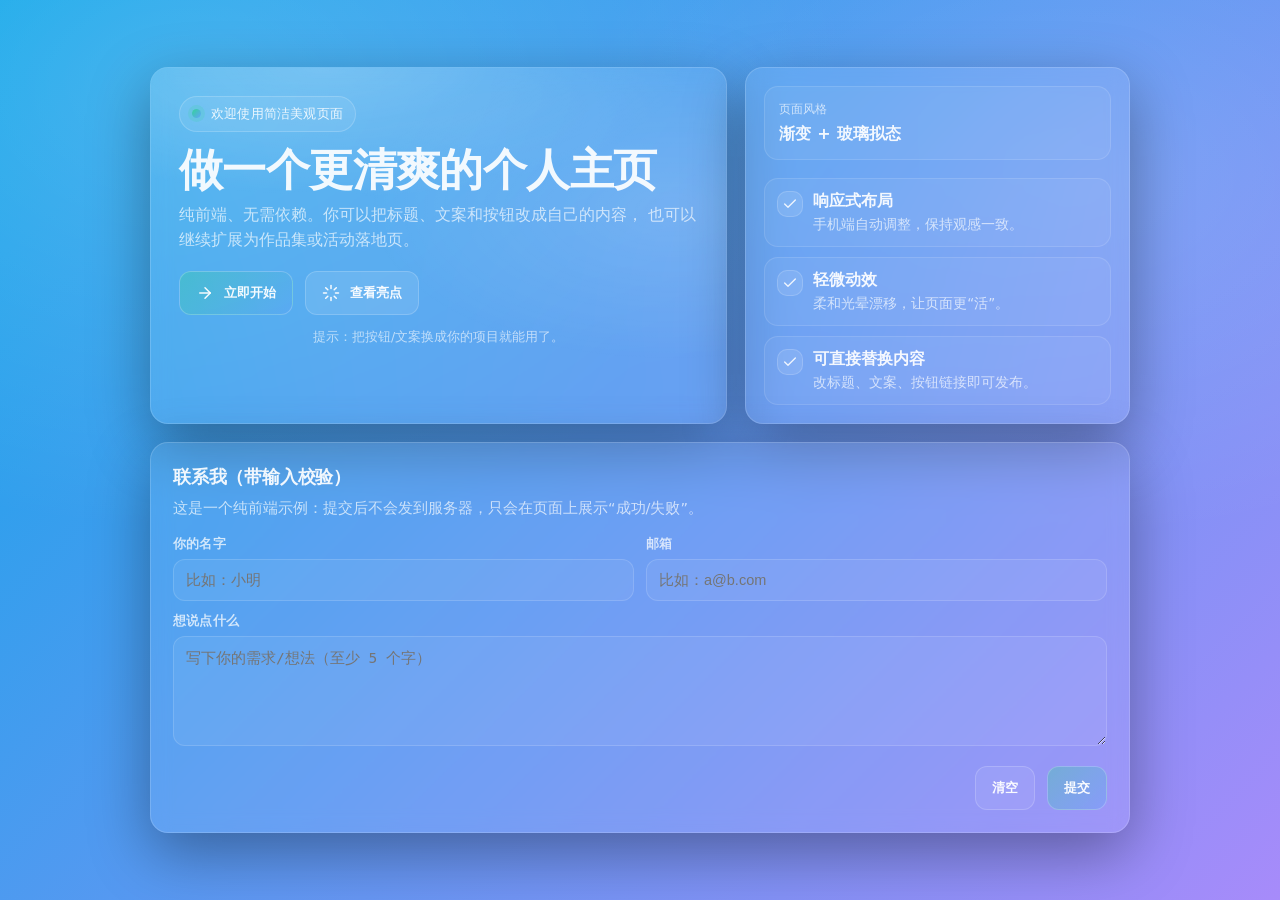
==== index.html @ ba80d233 "Rename nihao.html to index.html" ====
<!doctype html>
<html lang="zh-CN">
  <head>
    <meta charset="utf-8" />
    <meta name="viewport" content="width=device-width, initial-scale=1" />
    <title>Beautiful Simple Page</title>
    <style>
      :root{
        --bg1:#0ea5e9;
        --bg2:#a78bfa;
        --card: rgba(255,255,255,.08);
        --stroke: rgba(255,255,255,.16);
        --text: rgba(255,255,255,.92);
        --muted: rgba(255,255,255,.68);
        --shadow: 0 20px 60px rgba(0,0,0,.35);
        --radius: 18px;
      }
      *{ box-sizing: border-box; }
      body{
        margin:0;
        min-height:100vh;
        font-family: ui-sans-serif, system-ui, -apple-system, Segoe UI, Roboto, Helvetica, Arial, "Apple Color Emoji","Segoe UI Emoji";
        color: var(--text);
        background:
          radial-gradient(1200px 800px at 15% 10%, rgba(255,255,255,.18), transparent 55%),
          radial-gradient(900px 600px at 85% 20%, rgba(255,255,255,.12), transparent 60%),
          linear-gradient(135deg, var(--bg1), var(--bg2));
        display:flex;
        align-items:center;
        justify-content:center;
        padding: 24px;
        overflow-x:hidden;
      }
      .wrap{
        width: min(980px, 100%);
        display:grid;
        grid-template-columns: 1.2fr .8fr;
        gap: 18px;
      }
      @media (max-width: 860px){
        .wrap{ grid-template-columns: 1fr; }
      }
      .full{
        grid-column: 1 / -1;
      }
      @media (max-width: 860px){
        .full{ grid-column: auto; }
      }
      .card{
        background: var(--card);
        border: 1px solid var(--stroke);
        border-radius: var(--radius);
        box-shadow: var(--shadow);
        backdrop-filter: blur(10px);
        -webkit-backdrop-filter: blur(10px);
      }
      .hero{
        padding: 28px 28px 22px;
        position: relative;
        overflow:hidden;
      }
      .hero::after{
        content:"";
        position:absolute;
        inset:-2px;
        background:
          radial-gradient(600px 220px at 30% 0%, rgba(255,255,255,.22), transparent 60%),
          radial-gradient(520px 260px at 90% 40%, rgba(255,255,255,.12), transparent 60%);
        pointer-events:none;
        opacity:.9;
        transform: translateZ(0);
        animation: floatGlow 6s ease-in-out infinite;
      }
      @keyframes floatGlow{
        0%,100%{ transform: translateY(0); opacity:.85; }
        50%{ transform: translateY(10px); opacity:1; }
      }
      .hero > *{ position: relative; z-index: 1; }
      .badge{
        display:inline-flex;
        align-items:center;
        gap:10px;
        padding: 8px 12px;
        border: 1px solid rgba(255,255,255,.18);
        background: rgba(255,255,255,.07);
        border-radius: 999px;
        color: rgba(255,255,255,.86);
        font-size: 13px;
        letter-spacing: .2px;
        margin-bottom: 14px;
      }
      .dot{
        width:9px; height:9px; border-radius:50%;
        background: linear-gradient(135deg, #34d399, #60a5fa);
        box-shadow: 0 0 0 4px rgba(52,211,153,.18);
      }
      h1{
        margin: 0 0 10px;
        font-size: clamp(26px, 3.6vw, 44px);
        line-height: 1.08;
        letter-spacing: -0.6px;
      }
      .sub{
        margin: 0 0 18px;
        color: var(--muted);
        font-size: 15.5px;
        line-height: 1.6;
        max-width: 56ch;
      }
      .actions{
        display:flex;
        flex-wrap:wrap;
        gap: 12px;
        align-items:center;
        margin-top: 8px;
      }
      .btn{
        appearance:none;
        border: 0;
        cursor:pointer;
        padding: 12px 16px;
        border-radius: 12px;
        font-weight: 700;
        color: rgba(255,255,255,.95);
        background: rgba(255,255,255,.10);
        border: 1px solid rgba(255,255,255,.18);
        transition: transform .12s ease, background .12s ease, border-color .12s ease;
        display:inline-flex;
        align-items:center;
        gap:10px;
      }
      .btn:hover{
        transform: translateY(-1px);
        background: rgba(255,255,255,.14);
        border-color: rgba(255,255,255,.28);
      }
      .btn-primary{
        background: linear-gradient(135deg, rgba(52,211,153,.35), rgba(96,165,250,.35));
        border-color: rgba(255,255,255,.22);
      }
      .icon{
        width: 18px; height: 18px; display:inline-block;
      }
      .side{
        padding: 18px;
        display:flex;
        flex-direction:column;
        gap: 12px;
      }
      .mini{
        padding: 14px 14px;
        border-radius: 14px;
        background: rgba(255,255,255,.06);
        border: 1px solid rgba(255,255,255,.12);
      }
      .mini .k{
        font-size: 12px;
        color: var(--muted);
        margin-bottom: 6px;
      }
      .mini .v{
        font-size: 16px;
        font-weight: 800;
        letter-spacing: .2px;
      }
      .list{
        margin-top: 6px;
        display:flex;
        flex-direction:column;
        gap: 10px;
      }
      .item{
        display:flex;
        gap: 10px;
        align-items:flex-start;
        padding: 12px 12px;
        border-radius: 14px;
        background: rgba(255,255,255,.05);
        border: 1px solid rgba(255,255,255,.12);
        transition: transform .12s ease, border-color .12s ease, background .12s ease;
      }
      .item:hover{
        transform: translateY(-1px);
        background: rgba(255,255,255,.075);
        border-color: rgba(255,255,255,.20);
      }
      .check{
        width: 26px; height: 26px;
        border-radius: 10px;
        background: rgba(255,255,255,.10);
        border: 1px solid rgba(255,255,255,.16);
        display:grid;
        place-items:center;
        flex: 0 0 auto;
      }
      .check svg{ opacity:.95; }
      .item .t{
        font-weight: 800;
        margin-bottom: 2px;
      }
      .item .d{
        color: var(--muted);
        font-size: 13.5px;
        line-height: 1.5;
      }
      footer{
        color: rgba(255,255,255,.62);
        font-size: 12.5px;
        text-align:center;
        margin-top: 14px;
      }

      .status{
        margin-top: 12px;
        color: rgba(255,255,255,.92);
        font-size: 14px;
        font-weight: 800;
        min-height: 20px;
        text-align: center;
      }

      /* Contact */
      .contact{
        padding: 22px;
      }
      .contact h2{
        margin: 0 0 8px;
        font-size: 18px;
        letter-spacing: -0.2px;
      }
      .contact .lead{
        margin: 0 0 16px;
        color: var(--muted);
        font-size: 14.5px;
        line-height: 1.6;
      }
      .form{
        display:grid;
        gap: 12px;
        grid-template-columns: 1fr 1fr;
      }
      .form .fullRow{ grid-column: 1 / -1; }
      label{
        display:block;
        font-size: 12.5px;
        color: rgba(255,255,255,.74);
        margin: 0 0 6px;
        font-weight: 700;
        letter-spacing: .2px;
      }
      input, textarea{
        width:100%;
        padding: 12px 12px;
        border-radius: 12px;
        background: rgba(255,255,255,.06);
        border: 1px solid rgba(255,255,255,.14);
        color: rgba(255,255,255,.95);
        outline: none;
        transition: border-color .12s ease, background .12s ease;
        font-size: 14.5px;
      }
      textarea{
        min-height: 110px;
        resize: vertical;
      }
      input:focus, textarea:focus{
        border-color: rgba(96,165,250,.55);
        background: rgba(255,255,255,.08);
      }
      .formActions{
        display:flex;
        gap: 12px;
        align-items:center;
        justify-content:flex-end;
        grid-column: 1 / -1;
        margin-top: 4px;
      }
      .btn-ghost{
        background: rgba(255,255,255,.07);
        border: 1px solid rgba(255,255,255,.18);
      }
      .msg{
        grid-column: 1 / -1;
        font-size: 13.5px;
        line-height: 1.5;
        color: rgba(255,255,255,.86);
        padding: 10px 12px;
        border-radius: 12px;
        border: 1px solid rgba(255,255,255,.14);
        background: rgba(255,255,255,.05);
      }
      .msg.error{
        border-color: rgba(248,113,113,.35);
        background: rgba(248,113,113,.10);
      }
      .msg.success{
        border-color: rgba(52,211,153,.35);
        background: rgba(52,211,153,.10);
      }

      /* Modal */
      .modal-overlay{
        position: fixed;
        inset: 0;
        background: rgba(0,0,0,.5);
        display: flex;
        align-items: center;
        justify-content: center;
        padding: 18px;
        opacity: 0;
        pointer-events: none;
        transition: opacity .16s ease;
        z-index: 50;
      }
      .modal-overlay.open{
        opacity: 1;
        pointer-events: auto;
      }
      .modal{
        width: min(520px, 100%);
        background: rgba(20,20,40,.65);
        border: 1px solid rgba(255,255,255,.18);
        border-radius: 18px;
        box-shadow: 0 25px 80px rgba(0,0,0,.5);
        backdrop-filter: blur(12px);
        -webkit-backdrop-filter: blur(12px);
        transform: translateY(10px) scale(.99);
        transition: transform .18s ease;
        overflow: hidden;
      }
      .modal-overlay.open .modal{
        transform: translateY(0) scale(1);
      }
      .modalHeader{
        padding: 16px 16px 10px;
        display:flex;
        justify-content:space-between;
        align-items:flex-start;
        gap: 12px;
      }
      .modalHeader h3{
        margin: 0;
        font-size: 16px;
        letter-spacing: -0.2px;
      }
      .modalHeader p{
        margin: 6px 0 0;
        color: var(--muted);
        font-size: 13.5px;
        line-height: 1.55;
      }
      .closeBtn{
        appearance:none;
        border: 1px solid rgba(255,255,255,.18);
        background: rgba(255,255,255,.08);
        color: rgba(255,255,255,.92);
        width: 36px;
        height: 36px;
        border-radius: 12px;
        cursor: pointer;
        font-size: 18px;
        font-weight: 900;
        line-height: 1;
      }
      .modalBody{
        padding: 0 16px 16px;
      }
      .modalGrid{
        display:grid;
        grid-template-columns: 1fr 1fr;
        gap: 12px;
        margin-top: 10px;
      }
      .modalTile{
        padding: 12px 12px;
        border-radius: 14px;
        background: rgba(255,255,255,.06);
        border: 1px solid rgba(255,255,255,.12);
      }
      .modalTile .k{
        font-size: 12px;
        color: rgba(255,255,255,.7);
        font-weight: 800;
        margin-bottom: 4px;
      }
      .modalTile .v{
        font-size: 14.5px;
        font-weight: 900;
      }
    </style>
  </head>
  <body>
    <div class="wrap">
      <section class="card hero" aria-label="Hero">
        <div class="badge">
          <span class="dot"></span>
          <span>欢迎使用简洁美观页面</span>
        </div>
        <h1>做一个更清爽的个人主页</h1>
        <p class="sub">
          纯前端、无需依赖。你可以把标题、文案和按钮改成自己的内容，
          也可以继续扩展为作品集或活动落地页。
        </p>
        <div class="actions">
          <button class="btn btn-primary" type="button" onclick="document.getElementById('status').textContent='已打开弹窗：继续探索吧'; openModal();">
            <span class="icon" aria-hidden="true">
              <svg viewBox="0 0 24 24" fill="none" stroke="currentColor" stroke-width="2" stroke-linecap="round" stroke-linejoin="round">
                <path d="M5 12h14"></path>
                <path d="m12 5 7 7-7 7"></path>
              </svg>
            </span>
            立即开始
          </button>
          <button class="btn" type="button" onclick="const el=document.getElementById('tips'); el.scrollIntoView({behavior:'smooth'}); document.getElementById('status').textContent='已跳转：查看亮点'; el.style.borderColor='rgba(255,255,255,.45)'; setTimeout(()=>{el.style.borderColor='';},650);">
            <span class="icon" aria-hidden="true">
              <svg viewBox="0 0 24 24" fill="none" stroke="currentColor" stroke-width="2" stroke-linecap="round" stroke-linejoin="round">
                <path d="M12 2v4"></path>
                <path d="M12 18v4"></path>
                <path d="M4.93 4.93l2.83 2.83"></path>
                <path d="M16.24 16.24l2.83 2.83"></path>
                <path d="M2 12h4"></path>
                <path d="M18 12h4"></path>
                <path d="M4.93 19.07l2.83-2.83"></path>
                <path d="M16.24 7.76l2.83-2.83"></path>
              </svg>
            </span>
            查看亮点
          </button>
        </div>
        <footer>提示：把按钮/文案换成你的项目就能用了。</footer>
        <div id="status" class="status" aria-live="polite"></div>
      </section>
      <aside class="card side" aria-label="Highlights" id="tips">
        <div class="mini">
          <div class="k">页面风格</div>
          <div class="v">渐变 + 玻璃拟态</div>
        </div>
        <div class="list" role="list">
          <div class="item" role="listitem">
            <div class="check" aria-hidden="true">
              <svg width="16" height="16" viewBox="0 0 24 24" fill="none" stroke="currentColor" stroke-width="2" stroke-linecap="round" stroke-linejoin="round">
                <path d="M20 6 9 17l-5-5"></path>
              </svg>
            </div>
            <div>
              <div class="t">响应式布局</div>
              <div class="d">手机端自动调整，保持观感一致。</div>
            </div>
          </div>
          <div class="item" role="listitem">
            <div class="check" aria-hidden="true">
              <svg width="16" height="16" viewBox="0 0 24 24" fill="none" stroke="currentColor" stroke-width="2" stroke-linecap="round" stroke-linejoin="round">
                <path d="M20 6 9 17l-5-5"></path>
              </svg>
            </div>
            <div>
              <div class="t">轻微动效</div>
              <div class="d">柔和光晕漂移，让页面更“活”。</div>
            </div>
          </div>
          <div class="item" role="listitem">
            <div class="check" aria-hidden="true">
              <svg width="16" height="16" viewBox="0 0 24 24" fill="none" stroke="currentColor" stroke-width="2" stroke-linecap="round" stroke-linejoin="round">
                <path d="M20 6 9 17l-5-5"></path>
              </svg>
            </div>
            <div>
              <div class="t">可直接替换内容</div>
              <div class="d">改标题、文案、按钮链接即可发布。</div>
            </div>
          </div>
        </div>
      </aside>

      <section class="card full contact" aria-label="Contact">
        <h2>联系我（带输入校验）</h2>
        <p class="lead">这是一个纯前端示例：提交后不会发到服务器，只会在页面上展示“成功/失败”。</p>

        <form class="form" id="contactForm">
          <div>
            <label for="name">你的名字</label>
            <input id="name" name="name" type="text" placeholder="比如：小明" autocomplete="name" />
          </div>
          <div>
            <label for="email">邮箱</label>
            <input id="email" name="email" type="email" placeholder="比如：a@b.com" autocomplete="email" />
          </div>
          <div class="fullRow">
            <label for="message">想说点什么</label>
            <textarea id="message" name="message" placeholder="写下你的需求/想法（至少 5 个字）"></textarea>
          </div>

          <div class="msg" id="formMsg" style="display:none"></div>

          <div class="formActions">
            <button class="btn btn-ghost" type="reset">清空</button>
            <button class="btn btn-primary" type="submit">提交</button>
          </div>
        </form>
      </section>
    </div>

    <!-- Modal -->
    <div class="modal-overlay" id="modalOverlay" role="dialog" aria-modal="true" aria-labelledby="modalTitle">
      <div class="modal">
        <div class="modalHeader">
          <div>
            <h3 id="modalTitle">交互演示：你点到按钮了</h3>
            <p>这个弹窗是通过 JavaScript 打开/关闭的。你可以把内容替换成你的导航、下载链接或引导页。</p>
          </div>
          <button class="closeBtn" type="button" id="closeModalBtn" aria-label="关闭">×</button>
        </div>
        <div class="modalBody">
          <div style="display:flex; gap:12px; flex-wrap:wrap; align-items:center;">
            <button class="btn btn-primary" type="button" id="modalPrimaryBtn">去联系我</button>
            <button class="btn btn-ghost" type="button" id="modalSecondaryBtn">只关闭</button>
          </div>
          <div class="modalGrid" aria-hidden="true">
            <div class="modalTile">
              <div class="k">交互点</div>
              <div class="v">弹窗开关</div>
            </div>
            <div class="modalTile">
              <div class="k">交互点</div>
              <div class="v">表单校验</div>
            </div>
          </div>
        </div>
      </div>
    </div>

    <script>
      const statusEl = document.getElementById('status');
      const modalOverlay = document.getElementById('modalOverlay');
      const closeModalBtn = document.getElementById('closeModalBtn');
      const modalPrimaryBtn = document.getElementById('modalPrimaryBtn');
      const modalSecondaryBtn = document.getElementById('modalSecondaryBtn');

      function openModal(){
        modalOverlay.classList.add('open');
        document.body.style.overflow = 'hidden';
      }

      function closeModal(){
        modalOverlay.classList.remove('open');
        document.body.style.overflow = '';
      }

      // 让 inline onclick 能找到
      window.openModal = openModal;
      window.closeModal = closeModal;

      closeModalBtn.addEventListener('click', closeModal);
      modalSecondaryBtn.addEventListener('click', closeModal);

      modalPrimaryBtn.addEventListener('click', () => {
        closeModal();
        const contactEl = document.querySelector('.contact');
        statusEl.textContent = '已跳转：联系我';
        contactEl.scrollIntoView({ behavior: 'smooth', block: 'start' });
        setTimeout(() => { document.getElementById('name').focus(); }, 250);
      });

      modalOverlay.addEventListener('click', (e) => {
        if (e.target === modalOverlay) closeModal();
      });

      document.addEventListener('keydown', (e) => {
        if (e.key === 'Escape' && modalOverlay.classList.contains('open')) closeModal();
      });

      const contactForm = document.getElementById('contactForm');
      const formMsg = document.getElementById('formMsg');

      function showFormMsg(kind, text){
        formMsg.classList.remove('error', 'success');
        formMsg.classList.add(kind);
        formMsg.textContent = text;
        formMsg.style.display = 'block';
      }

      contactForm.addEventListener('submit', (e) => {
        e.preventDefault();

        const name = document.getElementById('name').value.trim();
        const email = document.getElementById('email').value.trim();
        const message = document.getElementById('message').value.trim();

        // 简单邮箱格式校验（演示用，不连接服务器）
        const emailOk = /^[^\s@]+@[^\s@]+\.[^\s@]+$/.test(email);

        if (name.length < 2){
          showFormMsg('error', '名字至少要 2 个字。');
          document.getElementById('name').focus();
          return;
        }
        if (!emailOk){
          showFormMsg('error', '邮箱格式看起来不太对。');
          document.getElementById('email').focus();
          return;
        }
        if (message.length < 5){
          showFormMsg('error', '内容至少要 5 个字。');
          document.getElementById('message').focus();
          return;
        }

        showFormMsg('success', `提交成功：谢谢你，${name}！（示例不会真正发送到服务器）`);
        contactForm.reset();
      });
    </script>
  </body>
</html>
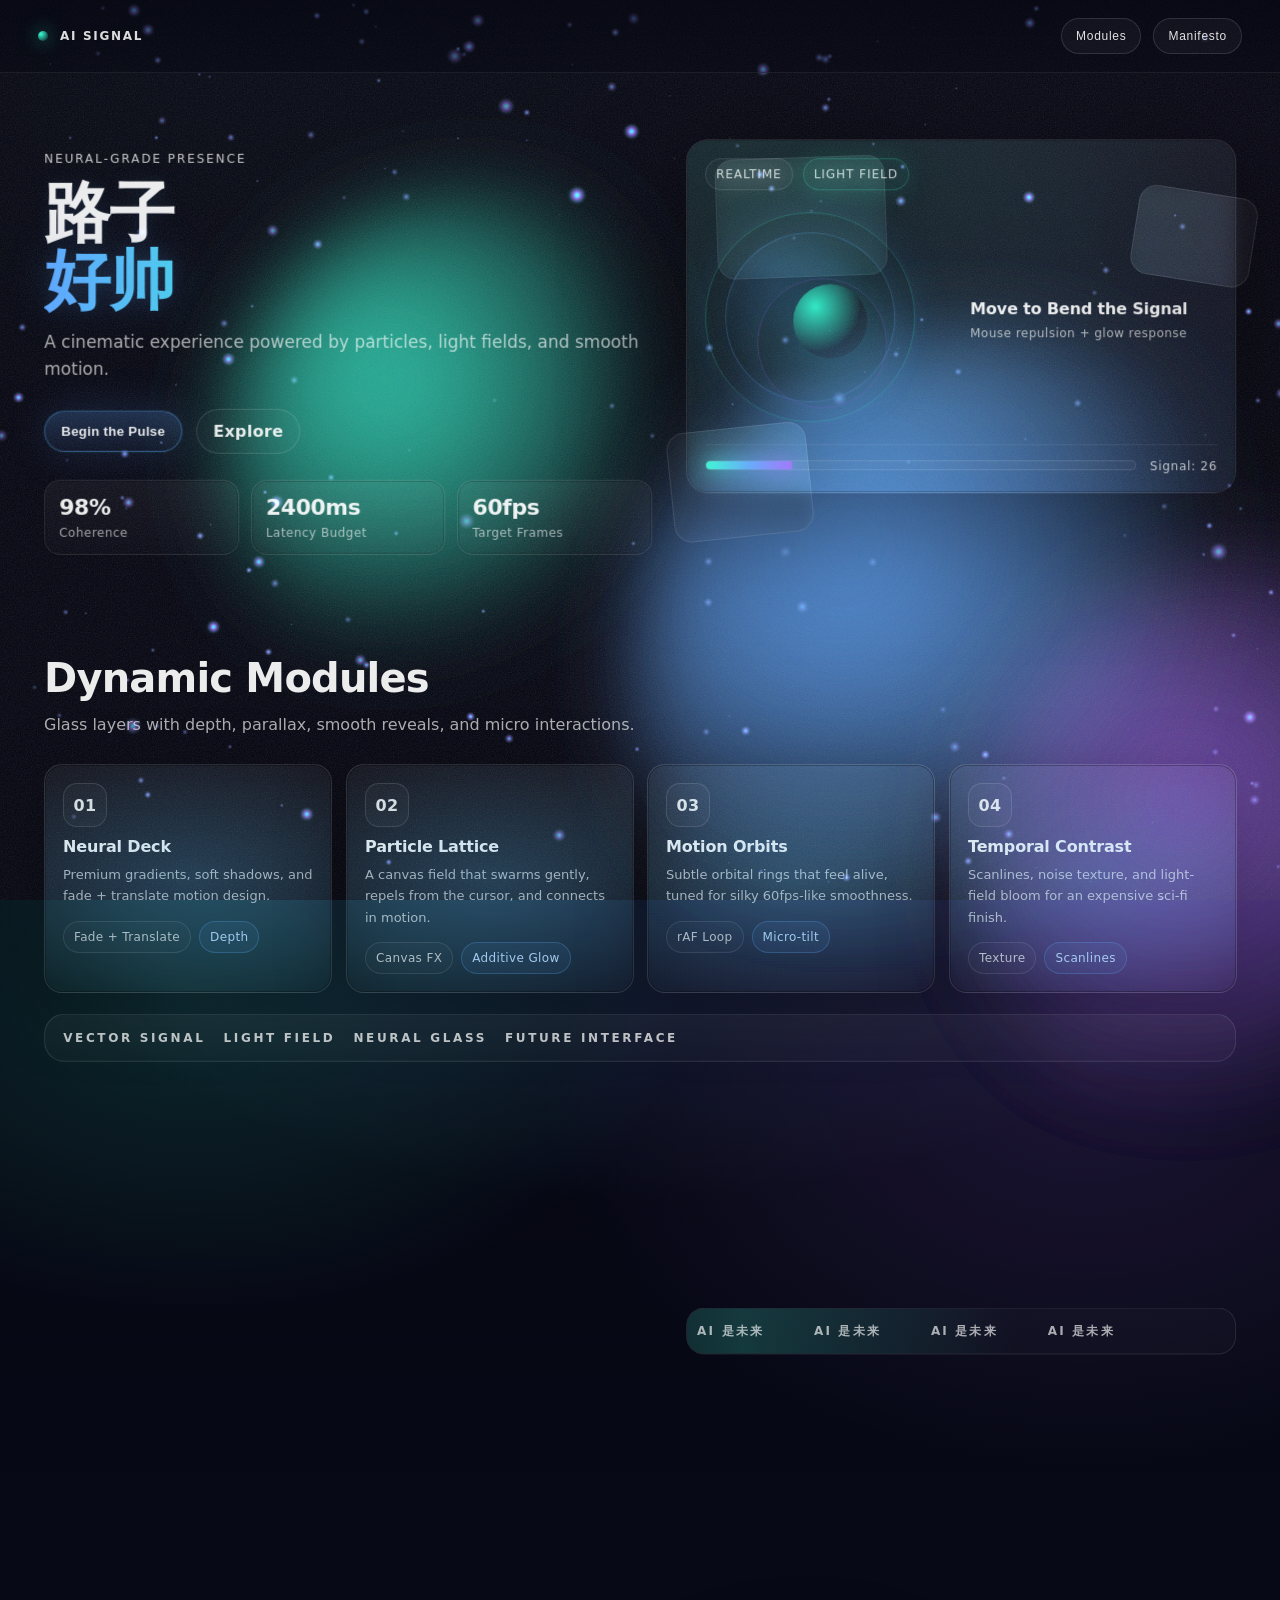
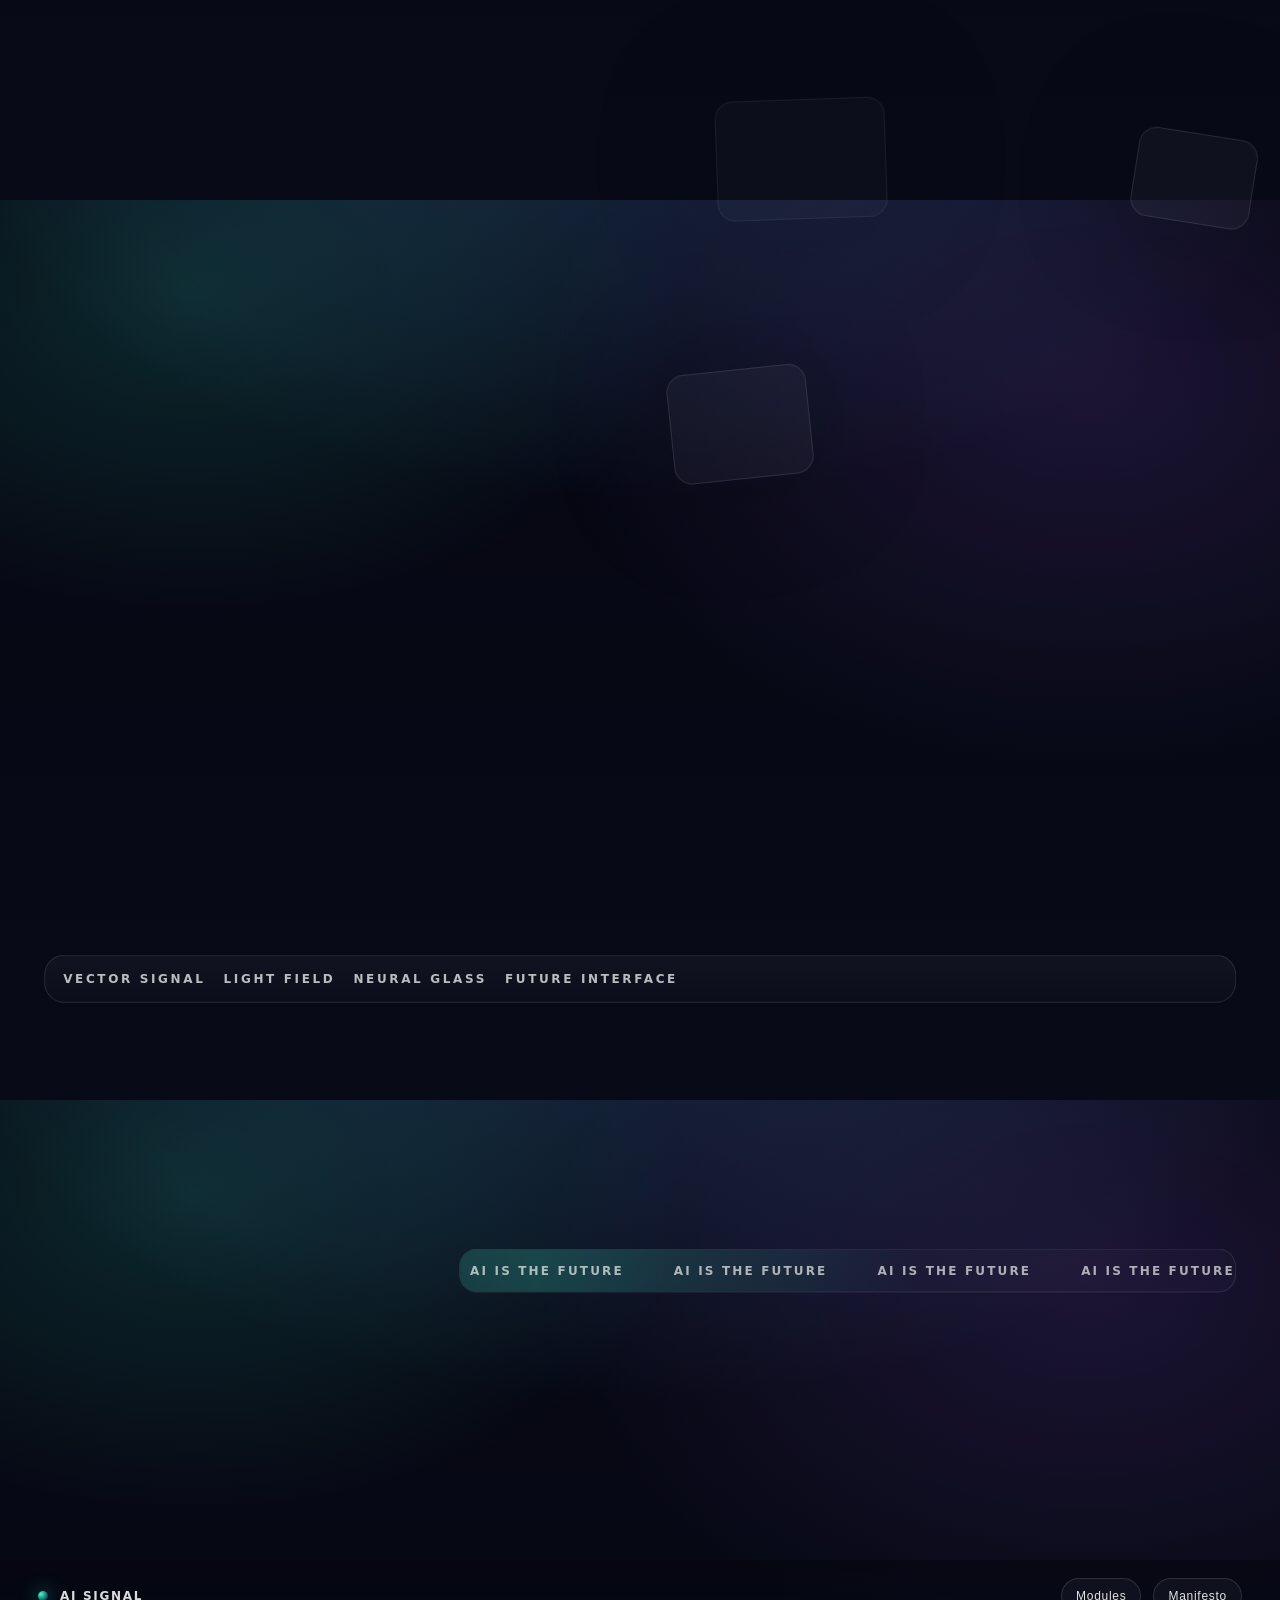
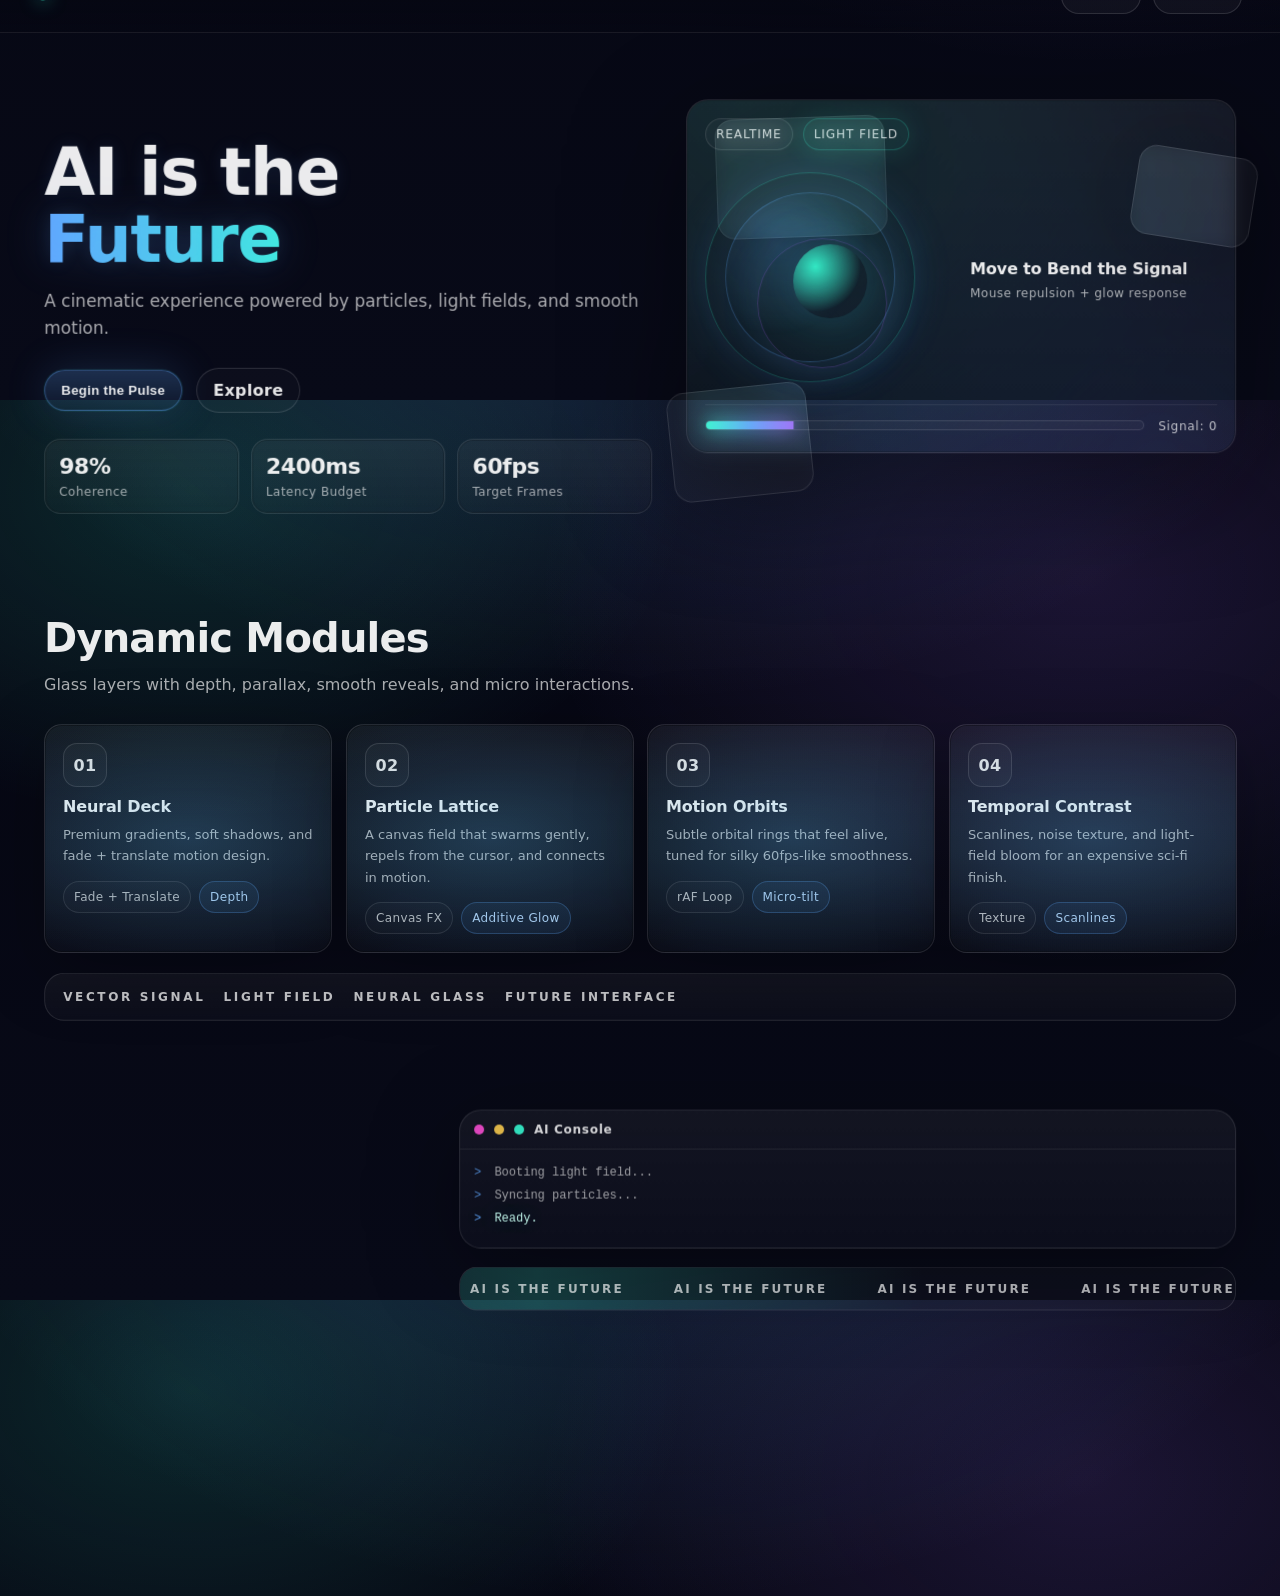
==== commit d4abb8b6: "Add files via upload" ====
--- a/index.html
+++ b/index.html
@@ -3,611 +3,706 @@
   <head>
     <meta charset="utf-8" />
     <meta name="viewport" content="width=device-width, initial-scale=1" />
-    <title>Beautiful Simple Page</title>
-    <style>
-      :root{
-        --bg1:#0ea5e9;
-        --bg2:#a78bfa;
-        --card: rgba(255,255,255,.08);
-        --stroke: rgba(255,255,255,.16);
-        --text: rgba(255,255,255,.92);
-        --muted: rgba(255,255,255,.68);
-        --shadow: 0 20px 60px rgba(0,0,0,.35);
-        --radius: 18px;
-      }
-      *{ box-sizing: border-box; }
-      body{
-        margin:0;
-        min-height:100vh;
-        font-family: ui-sans-serif, system-ui, -apple-system, Segoe UI, Roboto, Helvetica, Arial, "Apple Color Emoji","Segoe UI Emoji";
-        color: var(--text);
-        background:
-          radial-gradient(1200px 800px at 15% 10%, rgba(255,255,255,.18), transparent 55%),
-          radial-gradient(900px 600px at 85% 20%, rgba(255,255,255,.12), transparent 60%),
-          linear-gradient(135deg, var(--bg1), var(--bg2));
-        display:flex;
-        align-items:center;
-        justify-content:center;
-        padding: 24px;
-        overflow-x:hidden;
-      }
-      .wrap{
-        width: min(980px, 100%);
-        display:grid;
-        grid-template-columns: 1.2fr .8fr;
-        gap: 18px;
-      }
-      @media (max-width: 860px){
-        .wrap{ grid-template-columns: 1fr; }
-      }
-      .full{
-        grid-column: 1 / -1;
-      }
-      @media (max-width: 860px){
-        .full{ grid-column: auto; }
-      }
-      .card{
-        background: var(--card);
-        border: 1px solid var(--stroke);
-        border-radius: var(--radius);
-        box-shadow: var(--shadow);
-        backdrop-filter: blur(10px);
-        -webkit-backdrop-filter: blur(10px);
-      }
-      .hero{
-        padding: 28px 28px 22px;
-        position: relative;
-        overflow:hidden;
-      }
-      .hero::after{
-        content:"";
-        position:absolute;
-        inset:-2px;
-        background:
-          radial-gradient(600px 220px at 30% 0%, rgba(255,255,255,.22), transparent 60%),
-          radial-gradient(520px 260px at 90% 40%, rgba(255,255,255,.12), transparent 60%);
-        pointer-events:none;
-        opacity:.9;
-        transform: translateZ(0);
-        animation: floatGlow 6s ease-in-out infinite;
-      }
-      @keyframes floatGlow{
-        0%,100%{ transform: translateY(0); opacity:.85; }
-        50%{ transform: translateY(10px); opacity:1; }
-      }
-      .hero > *{ position: relative; z-index: 1; }
-      .badge{
-        display:inline-flex;
-        align-items:center;
-        gap:10px;
-        padding: 8px 12px;
-        border: 1px solid rgba(255,255,255,.18);
-        background: rgba(255,255,255,.07);
-        border-radius: 999px;
-        color: rgba(255,255,255,.86);
-        font-size: 13px;
-        letter-spacing: .2px;
-        margin-bottom: 14px;
-      }
-      .dot{
-        width:9px; height:9px; border-radius:50%;
-        background: linear-gradient(135deg, #34d399, #60a5fa);
-        box-shadow: 0 0 0 4px rgba(52,211,153,.18);
-      }
-      h1{
-        margin: 0 0 10px;
-        font-size: clamp(26px, 3.6vw, 44px);
-        line-height: 1.08;
-        letter-spacing: -0.6px;
-      }
-      .sub{
-        margin: 0 0 18px;
-        color: var(--muted);
-        font-size: 15.5px;
-        line-height: 1.6;
-        max-width: 56ch;
-      }
-      .actions{
-        display:flex;
-        flex-wrap:wrap;
-        gap: 12px;
-        align-items:center;
-        margin-top: 8px;
-      }
-      .btn{
-        appearance:none;
-        border: 0;
-        cursor:pointer;
-        padding: 12px 16px;
-        border-radius: 12px;
-        font-weight: 700;
-        color: rgba(255,255,255,.95);
-        background: rgba(255,255,255,.10);
-        border: 1px solid rgba(255,255,255,.18);
-        transition: transform .12s ease, background .12s ease, border-color .12s ease;
-        display:inline-flex;
-        align-items:center;
-        gap:10px;
-      }
-      .btn:hover{
-        transform: translateY(-1px);
-        background: rgba(255,255,255,.14);
-        border-color: rgba(255,255,255,.28);
-      }
-      .btn-primary{
-        background: linear-gradient(135deg, rgba(52,211,153,.35), rgba(96,165,250,.35));
-        border-color: rgba(255,255,255,.22);
-      }
-      .icon{
-        width: 18px; height: 18px; display:inline-block;
-      }
-      .side{
-        padding: 18px;
-        display:flex;
-        flex-direction:column;
-        gap: 12px;
-      }
-      .mini{
-        padding: 14px 14px;
-        border-radius: 14px;
-        background: rgba(255,255,255,.06);
-        border: 1px solid rgba(255,255,255,.12);
-      }
-      .mini .k{
-        font-size: 12px;
-        color: var(--muted);
-        margin-bottom: 6px;
-      }
-      .mini .v{
-        font-size: 16px;
-        font-weight: 800;
-        letter-spacing: .2px;
-      }
-      .list{
-        margin-top: 6px;
-        display:flex;
-        flex-direction:column;
-        gap: 10px;
-      }
-      .item{
-        display:flex;
-        gap: 10px;
-        align-items:flex-start;
-        padding: 12px 12px;
-        border-radius: 14px;
-        background: rgba(255,255,255,.05);
-        border: 1px solid rgba(255,255,255,.12);
-        transition: transform .12s ease, border-color .12s ease, background .12s ease;
-      }
-      .item:hover{
-        transform: translateY(-1px);
-        background: rgba(255,255,255,.075);
-        border-color: rgba(255,255,255,.20);
-      }
-      .check{
-        width: 26px; height: 26px;
-        border-radius: 10px;
-        background: rgba(255,255,255,.10);
-        border: 1px solid rgba(255,255,255,.16);
-        display:grid;
-        place-items:center;
-        flex: 0 0 auto;
-      }
-      .check svg{ opacity:.95; }
-      .item .t{
-        font-weight: 800;
-        margin-bottom: 2px;
-      }
-      .item .d{
-        color: var(--muted);
-        font-size: 13.5px;
-        line-height: 1.5;
-      }
-      footer{
-        color: rgba(255,255,255,.62);
-        font-size: 12.5px;
-        text-align:center;
-        margin-top: 14px;
-      }
-
-      .status{
-        margin-top: 12px;
-        color: rgba(255,255,255,.92);
-        font-size: 14px;
-        font-weight: 800;
-        min-height: 20px;
-        text-align: center;
-      }
-
-      /* Contact */
-      .contact{
-        padding: 22px;
-      }
-      .contact h2{
-        margin: 0 0 8px;
-        font-size: 18px;
-        letter-spacing: -0.2px;
-      }
-      .contact .lead{
-        margin: 0 0 16px;
-        color: var(--muted);
-        font-size: 14.5px;
-        line-height: 1.6;
-      }
-      .form{
-        display:grid;
-        gap: 12px;
-        grid-template-columns: 1fr 1fr;
-      }
-      .form .fullRow{ grid-column: 1 / -1; }
-      label{
-        display:block;
-        font-size: 12.5px;
-        color: rgba(255,255,255,.74);
-        margin: 0 0 6px;
-        font-weight: 700;
-        letter-spacing: .2px;
-      }
-      input, textarea{
-        width:100%;
-        padding: 12px 12px;
-        border-radius: 12px;
-        background: rgba(255,255,255,.06);
-        border: 1px solid rgba(255,255,255,.14);
-        color: rgba(255,255,255,.95);
-        outline: none;
-        transition: border-color .12s ease, background .12s ease;
-        font-size: 14.5px;
-      }
-      textarea{
-        min-height: 110px;
-        resize: vertical;
-      }
-      input:focus, textarea:focus{
-        border-color: rgba(96,165,250,.55);
-        background: rgba(255,255,255,.08);
-      }
-      .formActions{
-        display:flex;
-        gap: 12px;
-        align-items:center;
-        justify-content:flex-end;
-        grid-column: 1 / -1;
-        margin-top: 4px;
-      }
-      .btn-ghost{
-        background: rgba(255,255,255,.07);
-        border: 1px solid rgba(255,255,255,.18);
-      }
-      .msg{
-        grid-column: 1 / -1;
-        font-size: 13.5px;
-        line-height: 1.5;
-        color: rgba(255,255,255,.86);
-        padding: 10px 12px;
-        border-radius: 12px;
-        border: 1px solid rgba(255,255,255,.14);
-        background: rgba(255,255,255,.05);
-      }
-      .msg.error{
-        border-color: rgba(248,113,113,.35);
-        background: rgba(248,113,113,.10);
-      }
-      .msg.success{
-        border-color: rgba(52,211,153,.35);
-        background: rgba(52,211,153,.10);
-      }
-
-      /* Modal */
-      .modal-overlay{
-        position: fixed;
-        inset: 0;
-        background: rgba(0,0,0,.5);
-        display: flex;
-        align-items: center;
-        justify-content: center;
-        padding: 18px;
-        opacity: 0;
-        pointer-events: none;
-        transition: opacity .16s ease;
-        z-index: 50;
-      }
-      .modal-overlay.open{
-        opacity: 1;
-        pointer-events: auto;
-      }
-      .modal{
-        width: min(520px, 100%);
-        background: rgba(20,20,40,.65);
-        border: 1px solid rgba(255,255,255,.18);
-        border-radius: 18px;
-        box-shadow: 0 25px 80px rgba(0,0,0,.5);
-        backdrop-filter: blur(12px);
-        -webkit-backdrop-filter: blur(12px);
-        transform: translateY(10px) scale(.99);
-        transition: transform .18s ease;
-        overflow: hidden;
-      }
-      .modal-overlay.open .modal{
-        transform: translateY(0) scale(1);
-      }
-      .modalHeader{
-        padding: 16px 16px 10px;
-        display:flex;
-        justify-content:space-between;
-        align-items:flex-start;
-        gap: 12px;
-      }
-      .modalHeader h3{
-        margin: 0;
-        font-size: 16px;
-        letter-spacing: -0.2px;
-      }
-      .modalHeader p{
-        margin: 6px 0 0;
-        color: var(--muted);
-        font-size: 13.5px;
-        line-height: 1.55;
-      }
-      .closeBtn{
-        appearance:none;
-        border: 1px solid rgba(255,255,255,.18);
-        background: rgba(255,255,255,.08);
-        color: rgba(255,255,255,.92);
-        width: 36px;
-        height: 36px;
-        border-radius: 12px;
-        cursor: pointer;
-        font-size: 18px;
-        font-weight: 900;
-        line-height: 1;
-      }
-      .modalBody{
-        padding: 0 16px 16px;
-      }
-      .modalGrid{
-        display:grid;
-        grid-template-columns: 1fr 1fr;
-        gap: 12px;
-        margin-top: 10px;
-      }
-      .modalTile{
-        padding: 12px 12px;
-        border-radius: 14px;
-        background: rgba(255,255,255,.06);
-        border: 1px solid rgba(255,255,255,.12);
-      }
-      .modalTile .k{
-        font-size: 12px;
-        color: rgba(255,255,255,.7);
-        font-weight: 800;
-        margin-bottom: 4px;
-      }
-      .modalTile .v{
-        font-size: 14.5px;
-        font-weight: 900;
-      }
-    </style>
+    <meta name="theme-color" content="#050611" />
+    <title>路子好帅</title>
+    <link rel="stylesheet" href="./style.css" />
   </head>
   <body>
-    <div class="wrap">
-      <section class="card hero" aria-label="Hero">
-        <div class="badge">
-          <span class="dot"></span>
-          <span>欢迎使用简洁美观页面</span>
+    <div class="fx-root" aria-hidden="true">
+      <canvas id="fx-canvas"></canvas>
+      <div class="bg-orb orb--a"></div>
+      <div class="bg-orb orb--b"></div>
+      <div class="bg-orb orb--c"></div>
+      <div class="bg-noise"></div>
+      <div class="scanlines"></div>
+    </div>
+
+    <div class="app">
+      <header class="top-nav" data-reveal="up">
+        <div class="brand">
+          <span class="brand-dot"></span>
+          <span class="brand-name">AI SIGNAL</span>
         </div>
-        <h1>做一个更清爽的个人主页</h1>
-        <p class="sub">
-          纯前端、无需依赖。你可以把标题、文案和按钮改成自己的内容，
-          也可以继续扩展为作品集或活动落地页。
-        </p>
-        <div class="actions">
-          <button class="btn btn-primary" type="button" onclick="document.getElementById('status').textContent='已打开弹窗：继续探索吧'; openModal();">
-            <span class="icon" aria-hidden="true">
-              <svg viewBox="0 0 24 24" fill="none" stroke="currentColor" stroke-width="2" stroke-linecap="round" stroke-linejoin="round">
-                <path d="M5 12h14"></path>
-                <path d="m12 5 7 7-7 7"></path>
-              </svg>
-            </span>
-            立即开始
-          </button>
-          <button class="btn" type="button" onclick="const el=document.getElementById('tips'); el.scrollIntoView({behavior:'smooth'}); document.getElementById('status').textContent='已跳转：查看亮点'; el.style.borderColor='rgba(255,255,255,.45)'; setTimeout(()=>{el.style.borderColor='';},650);">
-            <span class="icon" aria-hidden="true">
-              <svg viewBox="0 0 24 24" fill="none" stroke="currentColor" stroke-width="2" stroke-linecap="round" stroke-linejoin="round">
-                <path d="M12 2v4"></path>
-                <path d="M12 18v4"></path>
-                <path d="M4.93 4.93l2.83 2.83"></path>
-                <path d="M16.24 16.24l2.83 2.83"></path>
-                <path d="M2 12h4"></path>
-                <path d="M18 12h4"></path>
-                <path d="M4.93 19.07l2.83-2.83"></path>
-                <path d="M16.24 7.76l2.83-2.83"></path>
-              </svg>
-            </span>
-            查看亮点
-          </button>
+        <div class="nav-actions">
+          <button class="nav-link" type="button" data-scroll-to="#showcase">Modules</button>
+          <button class="nav-link" type="button" data-scroll-to="#closing">Manifesto</button>
         </div>
-        <footer>提示：把按钮/文案换成你的项目就能用了。</footer>
-        <div id="status" class="status" aria-live="polite"></div>
-      </section>
-      <aside class="card side" aria-label="Highlights" id="tips">
-        <div class="mini">
-          <div class="k">页面风格</div>
-          <div class="v">渐变 + 玻璃拟态</div>
-        </div>
-        <div class="list" role="list">
-          <div class="item" role="listitem">
-            <div class="check" aria-hidden="true">
-              <svg width="16" height="16" viewBox="0 0 24 24" fill="none" stroke="currentColor" stroke-width="2" stroke-linecap="round" stroke-linejoin="round">
-                <path d="M20 6 9 17l-5-5"></path>
-              </svg>
-            </div>
-            <div>
-              <div class="t">响应式布局</div>
-              <div class="d">手机端自动调整，保持观感一致。</div>
-            </div>
-          </div>
-          <div class="item" role="listitem">
-            <div class="check" aria-hidden="true">
-              <svg width="16" height="16" viewBox="0 0 24 24" fill="none" stroke="currentColor" stroke-width="2" stroke-linecap="round" stroke-linejoin="round">
-                <path d="M20 6 9 17l-5-5"></path>
-              </svg>
-            </div>
-            <div>
-              <div class="t">轻微动效</div>
-              <div class="d">柔和光晕漂移，让页面更“活”。</div>
-            </div>
-          </div>
-          <div class="item" role="listitem">
-            <div class="check" aria-hidden="true">
-              <svg width="16" height="16" viewBox="0 0 24 24" fill="none" stroke="currentColor" stroke-width="2" stroke-linecap="round" stroke-linejoin="round">
-                <path d="M20 6 9 17l-5-5"></path>
-              </svg>
-            </div>
-            <div>
-              <div class="t">可直接替换内容</div>
-              <div class="d">改标题、文案、按钮链接即可发布。</div>
-            </div>
-          </div>
-        </div>
-      </aside>
-
-      <section class="card full contact" aria-label="Contact">
-        <h2>联系我（带输入校验）</h2>
-        <p class="lead">这是一个纯前端示例：提交后不会发到服务器，只会在页面上展示“成功/失败”。</p>
-
-        <form class="form" id="contactForm">
-          <div>
-            <label for="name">你的名字</label>
-            <input id="name" name="name" type="text" placeholder="比如：小明" autocomplete="name" />
-          </div>
-          <div>
-            <label for="email">邮箱</label>
-            <input id="email" name="email" type="email" placeholder="比如：a@b.com" autocomplete="email" />
-          </div>
-          <div class="fullRow">
-            <label for="message">想说点什么</label>
-            <textarea id="message" name="message" placeholder="写下你的需求/想法（至少 5 个字）"></textarea>
-          </div>
-
-          <div class="msg" id="formMsg" style="display:none"></div>
-
-          <div class="formActions">
-            <button class="btn btn-ghost" type="reset">清空</button>
-            <button class="btn btn-primary" type="submit">提交</button>
-          </div>
-        </form>
-      </section>
+      </header>
+
+      <main>
+        <section class="hero" id="top">
+          <div class="hero-grid">
+            <div class="parallax parallax--left" data-parallax="0.18">
+              <div class="hero-left">
+                <p class="eyebrow" data-reveal="up" data-delay="60">Neural-grade presence</p>
+                <h1 class="hero-title" data-reveal="up" data-delay="120">
+                  <span class="title-line">路子</span>
+                  <span class="title-line title-gradient">好帅</span>
+                </h1>
+                <p class="hero-subtitle" data-reveal="up" data-delay="190">
+                  A cinematic experience powered by particles, light fields, and smooth motion.
+                </p>
+
+                <div class="hero-cta" data-reveal="up" data-delay="250">
+                  <button class="btn btn-primary" type="button" id="btnPulse">Begin the Pulse</button>
+                  <a class="btn btn-ghost" href="#showcase">Explore</a>
+                </div>
+
+                <div class="hero-metrics" id="metrics" data-reveal="up" data-delay="320">
+                  <div class="metric" data-metric data-from="0" data-count="98" data-suffix="%">
+                    <div class="metric-value">0</div>
+                    <div class="metric-label">Coherence</div>
+                  </div>
+                  <div class="metric" data-metric data-from="0" data-count="2400" data-suffix="ms">
+                    <div class="metric-value">0</div>
+                    <div class="metric-label">Latency Budget</div>
+                  </div>
+                  <div class="metric" data-metric data-from="0" data-count="60" data-suffix="fps">
+                    <div class="metric-value">0</div>
+                    <div class="metric-label">Target Frames</div>
+                  </div>
+                </div>
+              </div>
+            </div>
+
+            <div class="parallax parallax--right" data-parallax="0.10">
+              <div class="hero-right">
+                <div class="hero-panel" data-reveal="right" data-delay="140">
+                  <div class="panel-top">
+                    <span class="chip">Realtime</span>
+                    <span class="chip chip--alt">Light Field</span>
+                  </div>
+
+                  <div class="panel-visual">
+                    <div class="orbital" aria-hidden="true">
+                      <div class="ring ring--1"></div>
+                      <div class="ring ring--2"></div>
+                      <div class="ring ring--3"></div>
+                      <div class="core-glow"></div>
+                    </div>
+
+                    <div class="panel-caption">
+                      <div class="caption-title">Move to Bend the Signal</div>
+                      <div class="caption-sub">Mouse repulsion + glow response</div>
+                    </div>
+                  </div>
+
+                  <div class="panel-bottom">
+                    <div class="meter">
+                      <div class="meter-bar" id="meterBar"></div>
+                    </div>
+                    <div class="meter-meta">
+                      <span class="meter-text" id="meterText">Signal: 0</span>
+                    </div>
+                  </div>
+                </div>
+
+                <div class="hero-float" aria-hidden="true">
+                  <div class="float-card float-card--a"></div>
+                  <div class="float-card float-card--b"></div>
+                  <div class="float-card float-card--c"></div>
+                </div>
+              </div>
+            </div>
+          </div>
+        </section>
+
+        <section class="showcase" id="showcase">
+          <div class="section-head" data-reveal="up" data-delay="60">
+            <h2 class="section-title">Dynamic Modules</h2>
+            <p class="section-desc">
+              Glass layers with depth, parallax, smooth reveals, and micro interactions.
+            </p>
+          </div>
+
+          <div class="card-grid" role="list">
+            <article class="glass-card" data-card role="listitem" data-reveal="up" data-delay="110">
+              <div class="card-glow"></div>
+              <div class="card-icon">01</div>
+              <h3>Neural Deck</h3>
+              <p>Premium gradients, soft shadows, and fade + translate motion design.</p>
+              <div class="card-footer">
+                <span class="tag">Fade + Translate</span>
+                <span class="tag tag--blue">Depth</span>
+              </div>
+            </article>
+
+            <article class="glass-card" data-card role="listitem" data-reveal="up" data-delay="170">
+              <div class="card-glow"></div>
+              <div class="card-icon">02</div>
+              <h3>Particle Lattice</h3>
+              <p>
+                A canvas field that swarms gently, repels from the cursor, and connects in motion.
+              </p>
+              <div class="card-footer">
+                <span class="tag">Canvas FX</span>
+                <span class="tag tag--blue">Additive Glow</span>
+              </div>
+            </article>
+
+            <article class="glass-card" data-card role="listitem" data-reveal="up" data-delay="230">
+              <div class="card-glow"></div>
+              <div class="card-icon">03</div>
+              <h3>Motion Orbits</h3>
+              <p>Subtle orbital rings that feel alive, tuned for silky 60fps-like smoothness.</p>
+              <div class="card-footer">
+                <span class="tag">rAF Loop</span>
+                <span class="tag tag--blue">Micro-tilt</span>
+              </div>
+            </article>
+
+            <article class="glass-card" data-card role="listitem" data-reveal="up" data-delay="290">
+              <div class="card-glow"></div>
+              <div class="card-icon">04</div>
+              <h3>Temporal Contrast</h3>
+              <p>Scanlines, noise texture, and light-field bloom for an expensive sci-fi finish.</p>
+              <div class="card-footer">
+                <span class="tag">Texture</span>
+                <span class="tag tag--blue">Scanlines</span>
+              </div>
+            </article>
+          </div>
+
+          <div class="floating-strip parallax" data-parallax="0.12" aria-hidden="true">
+            <div class="strip-item">VECTOR SIGNAL</div>
+            <div class="strip-item">LIGHT FIELD</div>
+            <div class="strip-item">NEURAL GLASS</div>
+            <div class="strip-item">FUTURE INTERFACE</div>
+          </div>
+        </section>
+
+        <section class="closing" id="closing">
+          <div class="closing-wrap">
+            <div class="closing-copy parallax" data-parallax="0.16">
+              <div class="closing-copy-inner">
+                <h2 class="closing-title" data-reveal="up" data-delay="70">
+                  Build with <span class="closing-gradient">Intelligence</span>.
+                </h2>
+                <p class="closing-desc" data-reveal="up" data-delay="140">
+                  A future-facing interface: engineered for emotion, precision, and speed.
+                </p>
+                <div class="closing-badges" data-reveal="up" data-delay="210">
+                  <span class="badge">Motion</span>
+                  <span class="badge">Light</span>
+                  <span class="badge">Depth</span>
+                </div>
+                <div class="closing-actions" data-reveal="up" data-delay="280">
+                  <button class="btn btn-primary" type="button" id="btnRewind">
+                    Replay Opening
+                  </button>
+                  <button class="btn btn-ghost" type="button" id="btnFocus">Focus the Signal</button>
+                </div>
+              </div>
+            </div>
+
+            <div class="closing-terminal parallax" data-parallax="0.08">
+              <div class="terminal" data-reveal="right" data-delay="100">
+                <div class="terminal-head">
+                  <span class="dot dot--r"></span>
+                  <span class="dot dot--y"></span>
+                  <span class="dot dot--g"></span>
+                  <span class="terminal-title">AI Console</span>
+                </div>
+                <div class="terminal-body" id="terminalBody">
+                  <div class="line"><span class="prompt">&gt;</span> Booting light field...</div>
+                  <div class="line"><span class="prompt">&gt;</span> Syncing particles...</div>
+                  <div class="line line--glow"><span class="prompt">&gt;</span> Ready.</div>
+                </div>
+              </div>
+
+              <div class="ticker" aria-hidden="true">
+                  <div class="ticker-track" id="tickerTrack">
+                    <span>AI 是未来</span>
+                    <span>AI 是未来</span>
+                    <span>AI 是未来</span>
+                    <span>AI 是未来</span>
+                  </div>
+              </div>
+            </div>
+          </div>
+        </section>
+      </main>
+
+      <footer class="footer" data-reveal="up" data-delay="60">
+        <span>Made with HTML + CSS + JS • Canvas FX • requestAnimationFrame</span>
+      </footer>
     </div>
 
-    <!-- Modal -->
-    <div class="modal-overlay" id="modalOverlay" role="dialog" aria-modal="true" aria-labelledby="modalTitle">
-      <div class="modal">
-        <div class="modalHeader">
-          <div>
-            <h3 id="modalTitle">交互演示：你点到按钮了</h3>
-            <p>这个弹窗是通过 JavaScript 打开/关闭的。你可以把内容替换成你的导航、下载链接或引导页。</p>
-          </div>
-          <button class="closeBtn" type="button" id="closeModalBtn" aria-label="关闭">×</button>
-        </div>
-        <div class="modalBody">
-          <div style="display:flex; gap:12px; flex-wrap:wrap; align-items:center;">
-            <button class="btn btn-primary" type="button" id="modalPrimaryBtn">去联系我</button>
-            <button class="btn btn-ghost" type="button" id="modalSecondaryBtn">只关闭</button>
-          </div>
-          <div class="modalGrid" aria-hidden="true">
-            <div class="modalTile">
-              <div class="k">交互点</div>
-              <div class="v">弹窗开关</div>
-            </div>
-            <div class="modalTile">
-              <div class="k">交互点</div>
-              <div class="v">表单校验</div>
-            </div>
-          </div>
-        </div>
-      </div>
-    </div>
-
-    <script>
-      const statusEl = document.getElementById('status');
-      const modalOverlay = document.getElementById('modalOverlay');
-      const closeModalBtn = document.getElementById('closeModalBtn');
-      const modalPrimaryBtn = document.getElementById('modalPrimaryBtn');
-      const modalSecondaryBtn = document.getElementById('modalSecondaryBtn');
-
-      function openModal(){
-        modalOverlay.classList.add('open');
-        document.body.style.overflow = 'hidden';
-      }
-
-      function closeModal(){
-        modalOverlay.classList.remove('open');
-        document.body.style.overflow = '';
-      }
-
-      // 让 inline onclick 能找到
-      window.openModal = openModal;
-      window.closeModal = closeModal;
-
-      closeModalBtn.addEventListener('click', closeModal);
-      modalSecondaryBtn.addEventListener('click', closeModal);
-
-      modalPrimaryBtn.addEventListener('click', () => {
-        closeModal();
-        const contactEl = document.querySelector('.contact');
-        statusEl.textContent = '已跳转：联系我';
-        contactEl.scrollIntoView({ behavior: 'smooth', block: 'start' });
-        setTimeout(() => { document.getElementById('name').focus(); }, 250);
-      });
-
-      modalOverlay.addEventListener('click', (e) => {
-        if (e.target === modalOverlay) closeModal();
-      });
-
-      document.addEventListener('keydown', (e) => {
-        if (e.key === 'Escape' && modalOverlay.classList.contains('open')) closeModal();
-      });
-
-      const contactForm = document.getElementById('contactForm');
-      const formMsg = document.getElementById('formMsg');
-
-      function showFormMsg(kind, text){
-        formMsg.classList.remove('error', 'success');
-        formMsg.classList.add(kind);
-        formMsg.textContent = text;
-        formMsg.style.display = 'block';
-      }
-
-      contactForm.addEventListener('submit', (e) => {
-        e.preventDefault();
-
-        const name = document.getElementById('name').value.trim();
-        const email = document.getElementById('email').value.trim();
-        const message = document.getElementById('message').value.trim();
-
-        // 简单邮箱格式校验（演示用，不连接服务器）
-        const emailOk = /^[^\s@]+@[^\s@]+\.[^\s@]+$/.test(email);
-
-        if (name.length < 2){
-          showFormMsg('error', '名字至少要 2 个字。');
-          document.getElementById('name').focus();
-          return;
-        }
-        if (!emailOk){
-          showFormMsg('error', '邮箱格式看起来不太对。');
-          document.getElementById('email').focus();
-          return;
-        }
-        if (message.length < 5){
-          showFormMsg('error', '内容至少要 5 个字。');
-          document.getElementById('message').focus();
-          return;
-        }
-
-        showFormMsg('success', `提交成功：谢谢你，${name}！（示例不会真正发送到服务器）`);
-        contactForm.reset();
-      });
-    </script>
+    <script src="./script.js" defer></script>
   </body>
 </html>
+
+<!doctype html>
+<html lang="zh-CN">
+  <head>
+    <meta charset="utf-8" />
+    <meta name="viewport" content="width=device-width, initial-scale=1" />
+    <meta name="theme-color" content="#050611" />
+    <title>AI is the Future</title>
+    <link rel="stylesheet" href="./style.css" />
+  </head>
+  <body>
+    <!-- Visual layer (canvas + glow) -->
+    <div class="fx-root" aria-hidden="true">
+      <canvas id="fx-canvas"></canvas>
+      <div class="bg-orb orb--a"></div>
+      <div class="bg-orb orb--b"></div>
+      <div class="bg-orb orb--c"></div>
+      <div class="bg-noise"></div>
+      <div class="scanlines"></div>
+    </div>
+
+    <div class="app">
+      <header class="top-nav" data-reveal="up">
+        <div class="brand">
+          <span class="brand-dot"></span>
+          <span class="brand-name">AI SIGNAL</span>
+        </div>
+        <div class="nav-actions">
+          <button class="nav-link" type="button" data-scroll-to="#showcase">Modules</button>
+          <button class="nav-link" type="button" data-scroll-to="#closing">Manifesto</button>
+        </div>
+      </header>
+
+      <main>
+        <!-- 1) Hero -->
+        <section class="hero" id="top">
+          <div class="hero-grid">
+            <div class="parallax parallax--left" data-parallax="0.18">
+              <div class="hero-left">
+                <p class="eyebrow" data-reveal="up" data-delay="60">Neural-grade presence</p>
+                <h1 class="hero-title" data-reveal="up" data-delay="120">
+                  <span class="title-line">AI is the</span>
+                  <span class="title-line title-gradient">Future</span>
+                </h1>
+                <p class="hero-subtitle" data-reveal="up" data-delay="190">
+                  A cinematic experience powered by particles, light fields, and smooth motion.
+                </p>
+
+                <div class="hero-cta" data-reveal="up" data-delay="250">
+                  <button class="btn btn-primary" type="button" id="btnPulse">Begin the Pulse</button>
+                  <a class="btn btn-ghost" href="#showcase">Explore</a>
+                </div>
+
+                <div class="hero-metrics" id="metrics" data-reveal="up" data-delay="320">
+                  <div class="metric" data-metric data-from="0" data-count="98" data-suffix="%">
+                    <div class="metric-value">0</div>
+                    <div class="metric-label">Coherence</div>
+                  </div>
+                  <div class="metric" data-metric data-from="0" data-count="2400" data-suffix="ms">
+                    <div class="metric-value">0</div>
+                    <div class="metric-label">Latency Budget</div>
+                  </div>
+                  <div class="metric" data-metric data-from="0" data-count="60" data-suffix="fps">
+                    <div class="metric-value">0</div>
+                    <div class="metric-label">Target Frames</div>
+                  </div>
+                </div>
+              </div>
+            </div>
+
+            <div class="parallax parallax--right" data-parallax="0.10">
+              <div class="hero-right">
+                <div class="hero-panel" data-reveal="right" data-delay="140">
+                  <div class="panel-top">
+                    <span class="chip">Realtime</span>
+                    <span class="chip chip--alt">Light Field</span>
+                  </div>
+
+                  <div class="panel-visual">
+                    <div class="orbital" aria-hidden="true">
+                      <div class="ring ring--1"></div>
+                      <div class="ring ring--2"></div>
+                      <div class="ring ring--3"></div>
+                      <div class="core-glow"></div>
+                    </div>
+
+                    <div class="panel-caption">
+                      <div class="caption-title">Move to Bend the Signal</div>
+                      <div class="caption-sub">Mouse repulsion + glow response</div>
+                    </div>
+                  </div>
+
+                  <div class="panel-bottom">
+                    <div class="meter">
+                      <div class="meter-bar" id="meterBar"></div>
+                    </div>
+                    <div class="meter-meta">
+                      <span class="meter-text" id="meterText">Signal: 0</span>
+                    </div>
+                  </div>
+                </div>
+
+                <div class="hero-float" aria-hidden="true">
+                  <div class="float-card float-card--a"></div>
+                  <div class="float-card float-card--b"></div>
+                  <div class="float-card float-card--c"></div>
+                </div>
+              </div>
+            </div>
+          </div>
+        </section>
+
+        <!-- 2) Showcase -->
+        <section class="showcase" id="showcase">
+          <div class="section-head" data-reveal="up" data-delay="60">
+            <h2 class="section-title">Dynamic Modules</h2>
+            <p class="section-desc">
+              Glass layers with depth, parallax, smooth reveals, and micro interactions.
+            </p>
+          </div>
+
+          <div class="card-grid" role="list">
+            <article class="glass-card" data-card role="listitem" data-reveal="up" data-delay="110">
+              <div class="card-glow"></div>
+              <div class="card-icon">01</div>
+              <h3>Neural Deck</h3>
+              <p>Premium gradients, soft shadows, and fade + translate motion design.</p>
+              <div class="card-footer">
+                <span class="tag">Fade + Translate</span>
+                <span class="tag tag--blue">Depth</span>
+              </div>
+            </article>
+
+            <article class="glass-card" data-card role="listitem" data-reveal="up" data-delay="170">
+              <div class="card-glow"></div>
+              <div class="card-icon">02</div>
+              <h3>Particle Lattice</h3>
+              <p>
+                A canvas field that swarms gently, repels from the cursor, and connects in motion.
+              </p>
+              <div class="card-footer">
+                <span class="tag">Canvas FX</span>
+                <span class="tag tag--blue">Additive Glow</span>
+              </div>
+            </article>
+
+            <article class="glass-card" data-card role="listitem" data-reveal="up" data-delay="230">
+              <div class="card-glow"></div>
+              <div class="card-icon">03</div>
+              <h3>Motion Orbits</h3>
+              <p>Subtle orbital rings that feel alive, tuned for silky 60fps-like smoothness.</p>
+              <div class="card-footer">
+                <span class="tag">rAF Loop</span>
+                <span class="tag tag--blue">Micro-tilt</span>
+              </div>
+            </article>
+
+            <article class="glass-card" data-card role="listitem" data-reveal="up" data-delay="290">
+              <div class="card-glow"></div>
+              <div class="card-icon">04</div>
+              <h3>Temporal Contrast</h3>
+              <p>Scanlines, noise texture, and light-field bloom for an expensive sci-fi finish.</p>
+              <div class="card-footer">
+                <span class="tag">Texture</span>
+                <span class="tag tag--blue">Scanlines</span>
+              </div>
+            </article>
+          </div>
+
+          <div class="floating-strip parallax" data-parallax="0.12" aria-hidden="true">
+            <div class="strip-item">VECTOR SIGNAL</div>
+            <div class="strip-item">LIGHT FIELD</div>
+            <div class="strip-item">NEURAL GLASS</div>
+            <div class="strip-item">FUTURE INTERFACE</div>
+          </div>
+        </section>
+
+        <!-- 3) Closing -->
+        <section class="closing" id="closing">
+          <div class="closing-wrap">
+            <div class="closing-copy parallax" data-parallax="0.16">
+              <div class="closing-copy-inner">
+                <h2 class="closing-title" data-reveal="up" data-delay="70">
+                  Build with <span class="closing-gradient">Intelligence</span>.
+                </h2>
+                <p class="closing-desc" data-reveal="up" data-delay="140">
+                  A future-facing interface: engineered for emotion, precision, and speed.
+                </p>
+                <div class="closing-badges" data-reveal="up" data-delay="210">
+                  <span class="badge">Motion</span>
+                  <span class="badge">Light</span>
+                  <span class="badge">Depth</span>
+                </div>
+                <div class="closing-actions" data-reveal="up" data-delay="280">
+                  <button class="btn btn-primary" type="button" id="btnRewind">
+                    Replay Opening
+                  </button>
+                  <button class="btn btn-ghost" type="button" id="btnFocus">Focus the Signal</button>
+                </div>
+              </div>
+            </div>
+
+            <div class="closing-terminal parallax" data-parallax="0.08">
+              <div class="terminal" data-reveal="right" data-delay="100">
+                <div class="terminal-head">
+                  <span class="dot dot--r"></span>
+                  <span class="dot dot--y"></span>
+                  <span class="dot dot--g"></span>
+                  <span class="terminal-title">AI Console</span>
+                </div>
+                <div class="terminal-body" id="terminalBody">
+                  <div class="line"><span class="prompt">&gt;</span> Booting light field...</div>
+                  <div class="line"><span class="prompt">&gt;</span> Syncing particles...</div>
+                  <div class="line line--glow"><span class="prompt">&gt;</span> Ready.</div>
+                </div>
+              </div>
+
+              <div class="ticker" aria-hidden="true">
+                <div class="ticker-track" id="tickerTrack">
+                  <span>AI IS THE FUTURE</span>
+                  <span>AI IS THE FUTURE</span>
+                  <span>AI IS THE FUTURE</span>
+                  <span>AI IS THE FUTURE</span>
+                </div>
+              </div>
+            </div>
+          </div>
+        </section>
+      </main>
+
+      <footer class="footer" data-reveal="up" data-delay="60">
+        <span>Made with HTML + CSS + JS • Canvas FX • requestAnimationFrame</span>
+      </footer>
+    </div>
+
+    <script src="./script.js" defer></script>
+  </body>
+</html>
+
+<!doctype html>
+<html lang="zh-CN">
+  <head>
+    <meta charset="utf-8" />
+    <meta name="viewport" content="width=device-width, initial-scale=1" />
+    <meta name="theme-color" content="#050611" />
+    <title>AI is the Future</title>
+    <link rel="stylesheet" href="./style.css" />
+  </head>
+  <body>
+    <!-- Visual layer (canvas + glow) -->
+    <div class="fx-root" aria-hidden="true">
+      <canvas id="fx-canvas"></canvas>
+      <div class="bg-orb orb--a"></div>
+      <div class="bg-orb orb--b"></div>
+      <div class="bg-orb orb--c"></div>
+      <div class="bg-noise"></div>
+      <div class="scanlines"></div>
+    </div>
+
+    <div class="app">
+      <header class="top-nav" data-reveal="up">
+        <div class="brand">
+          <span class="brand-dot"></span>
+          <span class="brand-name">AI SIGNAL</span>
+        </div>
+        <div class="nav-actions">
+          <button class="nav-link" type="button" data-scroll-to="#showcase">Modules</button>
+          <button class="nav-link" type="button" data-scroll-to="#closing">Manifesto</button>
+        </div>
+      </header>
+
+      <main>
+        <!-- 1) Hero -->
+        <section class="hero" id="top">
+          <div class="hero-grid">
+            <div class="parallax parallax--left" data-parallax="0.18">
+              <div class="hero-left">
+                <p class="eyebrow" data-reveal="up" data-delay="60">Neural-grade presence</p>
+                <h1 class="hero-title" data-reveal="up" data-delay="120">
+                  <span class="title-line">AI is the</span>
+                  <span class="title-line title-gradient">Future</span>
+                </h1>
+                <p class="hero-subtitle" data-reveal="up" data-delay="190">
+                  A cinematic experience powered by particles, light fields, and smooth motion.
+                </p>
+
+                <div class="hero-cta" data-reveal="up" data-delay="250">
+                  <button class="btn btn-primary" type="button" id="btnPulse">Begin the Pulse</button>
+                  <a class="btn btn-ghost" href="#showcase">Explore</a>
+                </div>
+
+                <div class="hero-metrics" id="metrics" data-reveal="up" data-delay="320">
+                  <div class="metric" data-metric data-from="0" data-count="98" data-suffix="%">
+                    <div class="metric-value">0</div>
+                    <div class="metric-label">Coherence</div>
+                  </div>
+                  <div class="metric" data-metric data-from="0" data-count="2400" data-suffix="ms">
+                    <div class="metric-value">0</div>
+                    <div class="metric-label">Latency Budget</div>
+                  </div>
+                  <div class="metric" data-metric data-from="0" data-count="60" data-suffix="fps">
+                    <div class="metric-value">0</div>
+                    <div class="metric-label">Target Frames</div>
+                  </div>
+                </div>
+              </div>
+            </div>
+
+            <div class="parallax parallax--right" data-parallax="0.10">
+              <div class="hero-right">
+                <div class="hero-panel" data-reveal="right" data-delay="140">
+                  <div class="panel-top">
+                    <span class="chip">Realtime</span>
+                    <span class="chip chip--alt">Light Field</span>
+                  </div>
+
+                  <div class="panel-visual">
+                    <div class="orbital" aria-hidden="true">
+                      <div class="ring ring--1"></div>
+                      <div class="ring ring--2"></div>
+                      <div class="ring ring--3"></div>
+                      <div class="core-glow"></div>
+                    </div>
+
+                    <div class="panel-caption">
+                      <div class="caption-title">Move to Bend the Signal</div>
+                      <div class="caption-sub">Mouse repulsion + glow response</div>
+                    </div>
+                  </div>
+
+                  <div class="panel-bottom">
+                    <div class="meter">
+                      <div class="meter-bar" id="meterBar"></div>
+                    </div>
+                    <div class="meter-meta">
+                      <span class="meter-text" id="meterText">Signal: 0</span>
+                    </div>
+                  </div>
+                </div>
+
+                <div class="hero-float" aria-hidden="true">
+                  <div class="float-card float-card--a"></div>
+                  <div class="float-card float-card--b"></div>
+                  <div class="float-card float-card--c"></div>
+                </div>
+              </div>
+            </div>
+          </div>
+        </section>
+
+        <!-- 2) Showcase -->
+        <section class="showcase" id="showcase">
+          <div class="section-head" data-reveal="up" data-delay="60">
+            <h2 class="section-title">Dynamic Modules</h2>
+            <p class="section-desc">
+              Glass layers with depth, parallax, smooth reveals, and micro interactions.
+            </p>
+          </div>
+
+          <div class="card-grid" role="list">
+            <article class="glass-card" data-card role="listitem" data-reveal="up" data-delay="110">
+              <div class="card-glow"></div>
+              <div class="card-icon">01</div>
+              <h3>Neural Deck</h3>
+              <p>Premium gradients, soft shadows, and fade + translate motion design.</p>
+              <div class="card-footer">
+                <span class="tag">Fade + Translate</span>
+                <span class="tag tag--blue">Depth</span>
+              </div>
+            </article>
+
+            <article class="glass-card" data-card role="listitem" data-reveal="up" data-delay="170">
+              <div class="card-glow"></div>
+              <div class="card-icon">02</div>
+              <h3>Particle Lattice</h3>
+              <p>
+                A canvas field that swarms gently, repels from the cursor, and connects in motion.
+              </p>
+              <div class="card-footer">
+                <span class="tag">Canvas FX</span>
+                <span class="tag tag--blue">Additive Glow</span>
+              </div>
+            </article>
+
+            <article class="glass-card" data-card role="listitem" data-reveal="up" data-delay="230">
+              <div class="card-glow"></div>
+              <div class="card-icon">03</div>
+              <h3>Motion Orbits</h3>
+              <p>Subtle orbital rings that feel alive, tuned for silky 60fps-like smoothness.</p>
+              <div class="card-footer">
+                <span class="tag">rAF Loop</span>
+                <span class="tag tag--blue">Micro-tilt</span>
+              </div>
+            </article>
+
+            <article class="glass-card" data-card role="listitem" data-reveal="up" data-delay="290">
+              <div class="card-glow"></div>
+              <div class="card-icon">04</div>
+              <h3>Temporal Contrast</h3>
+              <p>Scanlines, noise texture, and light-field bloom for an expensive sci-fi finish.</p>
+              <div class="card-footer">
+                <span class="tag">Texture</span>
+                <span class="tag tag--blue">Scanlines</span>
+              </div>
+            </article>
+          </div>
+
+          <div class="floating-strip parallax" data-parallax="0.12" aria-hidden="true">
+            <div class="strip-item">VECTOR SIGNAL</div>
+            <div class="strip-item">LIGHT FIELD</div>
+            <div class="strip-item">NEURAL GLASS</div>
+            <div class="strip-item">FUTURE INTERFACE</div>
+          </div>
+        </section>
+
+        <!-- 3) Closing -->
+        <section class="closing" id="closing">
+          <div class="closing-wrap">
+            <div class="closing-copy parallax" data-parallax="0.16">
+              <div class="closing-copy-inner">
+                <h2 class="closing-title" data-reveal="up" data-delay="70">
+                  Build with <span class="closing-gradient">Intelligence</span>.
+                </h2>
+                <p class="closing-desc" data-reveal="up" data-delay="140">
+                  A future-facing interface: engineered for emotion, precision, and speed.
+                </p>
+                <div class="closing-badges" data-reveal="up" data-delay="210">
+                  <span class="badge">Motion</span>
+                  <span class="badge">Light</span>
+                  <span class="badge">Depth</span>
+                </div>
+                <div class="closing-actions" data-reveal="up" data-delay="280">
+                  <button class="btn btn-primary" type="button" id="btnRewind">Replay Opening</button>
+                  <button class="btn btn-ghost" type="button" id="btnFocus">Focus the Signal</button>
+                </div>
+              </div>
+            </div>
+
+            <div class="closing-terminal parallax" data-parallax="0.08">
+              <div class="terminal" data-reveal="right" data-delay="100">
+                <div class="terminal-head">
+                  <span class="dot dot--r"></span>
+                  <span class="dot dot--y"></span>
+                  <span class="dot dot--g"></span>
+                  <span class="terminal-title">AI Console</span>
+                </div>
+                <div class="terminal-body" id="terminalBody">
+                  <div class="line"><span class="prompt">&gt;</span> Booting light field...</div>
+                  <div class="line"><span class="prompt">&gt;</span> Syncing particles...</div>
+                  <div class="line line--glow"><span class="prompt">&gt;</span> Ready.</div>
+                </div>
+              </div>
+
+              <div class="ticker" aria-hidden="true">
+                <div class="ticker-track" id="tickerTrack">
+                  <span>AI IS THE FUTURE</span>
+                  <span>AI IS THE FUTURE</span>
+                  <span>AI IS THE FUTURE</span>
+                  <span>AI IS THE FUTURE</span>
+                </div>
+              </div>
+            </div>
+          </div>
+        </section>
+      </main>
+
+      <footer class="footer" data-reveal="up" data-delay="60">
+        <span>Made with HTML + CSS + JS • Canvas FX • requestAnimationFrame</span>
+      </footer>
+    </div>
+
+    <script src="./script.js" defer></script>
+  </body>
+</html>
+
--- a/style.css
+++ b/style.css
@@ -0,0 +1,1053 @@
+/* Premium sci-fi UI (no frameworks) */
+:root {
+  --bg0: #050611;
+  --bg1: #080a18;
+  --card: rgba(255, 255, 255, 0.07);
+  --card2: rgba(255, 255, 255, 0.04);
+  --text: rgba(255, 255, 255, 0.92);
+  --muted: rgba(255, 255, 255, 0.66);
+  --line: rgba(255, 255, 255, 0.12);
+  --blue: #61a8ff;
+  --cyan: #37ffd6;
+  --violet: #a66bff;
+  --hot: #ff4fd8;
+  --shadow: rgba(0, 0, 0, 0.35);
+
+  --mouse-x: 0.5;
+  --mouse-y: 0.5;
+  --intro: 0;
+  --pulse: 0;
+}
+
+* {
+  box-sizing: border-box;
+}
+
+html,
+body {
+  height: 100%;
+}
+
+body {
+  margin: 0;
+  font-family: ui-sans-serif, system-ui, -apple-system, Segoe UI, Roboto, Helvetica,
+    Arial, "Apple Color Emoji", "Segoe UI Emoji";
+  background: radial-gradient(1200px 800px at 50% -20%, rgba(97, 168, 255, 0.22), transparent 60%),
+    radial-gradient(900px 600px at 15% 10%, rgba(54, 255, 214, 0.14), transparent 55%),
+    radial-gradient(1000px 700px at 85% 20%, rgba(166, 107, 255, 0.14), transparent 55%),
+    linear-gradient(180deg, var(--bg0), var(--bg1));
+  color: var(--text);
+  overflow-x: hidden;
+}
+
+/* ====== Background FX ====== */
+.fx-root {
+  position: fixed;
+  inset: 0;
+  pointer-events: none;
+  z-index: 0;
+}
+
+#fx-canvas {
+  position: absolute;
+  inset: 0;
+  width: 100%;
+  height: 100%;
+}
+
+.bg-orb {
+  position: absolute;
+  width: 680px;
+  height: 680px;
+  border-radius: 50%;
+  filter: blur(40px);
+  opacity: 0.55;
+  transform: translate3d(0, 0, 0);
+  mix-blend-mode: screen;
+}
+
+.orb--a {
+  left: calc(50% + (var(--mouse-x) - 0.5) * 260px);
+  top: calc(38% + (var(--mouse-y) - 0.5) * 180px);
+  background: radial-gradient(circle at 30% 30%, rgba(97, 168, 255, 0.85), rgba(97, 168, 255, 0.0) 55%);
+}
+
+.orb--b {
+  left: calc(18% + (var(--mouse-x) - 0.5) * 180px);
+  top: calc(22% + (var(--mouse-y) - 0.5) * 140px);
+  width: 520px;
+  height: 520px;
+  opacity: 0.5;
+  background: radial-gradient(circle at 30% 35%, rgba(55, 255, 214, 0.7), rgba(55, 255, 214, 0.0) 55%);
+}
+
+.orb--c {
+  left: calc(76% + (var(--mouse-x) - 0.5) * 170px);
+  top: calc(62% + (var(--mouse-y) - 0.5) * 160px);
+  width: 600px;
+  height: 600px;
+  opacity: 0.45;
+  background: radial-gradient(circle at 35% 40%, rgba(166, 107, 255, 0.65), rgba(166, 107, 255, 0.0) 58%);
+}
+
+/* Noise texture (SVG turbulence) */
+.bg-noise {
+  position: absolute;
+  inset: 0;
+  opacity: 0.12;
+  background-image: url("data:image/svg+xml,%3Csvg%20xmlns%3D'http%3A//www.w3.org/2000/svg'%20width%3D'220'%20height%3D'220'%3E%3Cfilter%20id%3D'n'%3E%3CfeTurbulence%20type%3D'fractalNoise'%20baseFrequency%3D'.9'%20numOctaves%3D'3'%20stitchTiles%3D'stitch'/%3E%3C/filter%3E%3Crect%20width%3D'220'%20height%3D'220'%20filter%3D'url(%23n)'%20opacity%3D'.55'/%3E%3C/svg%3E");
+  background-size: 240px 240px;
+  mix-blend-mode: overlay;
+}
+
+.scanlines {
+  position: absolute;
+  inset: -10%;
+  background-image: repeating-linear-gradient(
+    to bottom,
+    rgba(255, 255, 255, 0.04) 0px,
+    rgba(255, 255, 255, 0.02) 1px,
+    rgba(0, 0, 0, 0) 3px
+  );
+  opacity: 0.16;
+  transform: translateZ(0);
+  animation: scanMove 7s linear infinite;
+}
+
+@keyframes scanMove {
+  0% {
+    transform: translateY(-2%);
+  }
+  100% {
+    transform: translateY(2%);
+  }
+}
+
+/* ====== Layout ====== */
+.app {
+  position: relative;
+  z-index: 1;
+  min-height: 100vh;
+}
+
+.top-nav {
+  position: sticky;
+  top: 0;
+  z-index: 5;
+  display: flex;
+  align-items: center;
+  justify-content: space-between;
+  padding: 18px clamp(18px, 4vw, 38px);
+  backdrop-filter: blur(10px);
+  background: linear-gradient(
+    to bottom,
+    rgba(5, 6, 17, 0.66),
+    rgba(5, 6, 17, 0.35)
+  );
+  border-bottom: 1px solid rgba(255, 255, 255, 0.08);
+}
+
+.brand {
+  display: flex;
+  align-items: center;
+  gap: 12px;
+}
+
+.brand-dot {
+  width: 10px;
+  height: 10px;
+  border-radius: 999px;
+  background: radial-gradient(circle at 30% 30%, rgba(55, 255, 214, 1), rgba(55, 255, 214, 0));
+  box-shadow: 0 0 18px rgba(55, 255, 214, 0.55);
+}
+
+.brand-name {
+  letter-spacing: 0.14em;
+  font-weight: 650;
+  font-size: 12px;
+  color: rgba(255, 255, 255, 0.86);
+}
+
+.nav-actions {
+  display: flex;
+  align-items: center;
+  gap: 12px;
+}
+
+.nav-link {
+  cursor: pointer;
+  border: 1px solid rgba(255, 255, 255, 0.12);
+  background: rgba(255, 255, 255, 0.04);
+  color: rgba(255, 255, 255, 0.88);
+  padding: 10px 14px;
+  border-radius: 999px;
+  font-size: 12px;
+  letter-spacing: 0.06em;
+  transition: transform 220ms ease, border-color 220ms ease, background 220ms ease;
+}
+
+.nav-link:hover {
+  transform: translateY(-1px);
+  border-color: rgba(97, 168, 255, 0.35);
+  background: rgba(97, 168, 255, 0.09);
+}
+
+/* ====== Reveal ====== */
+[data-reveal] {
+  opacity: 0;
+  transform: translate3d(0, 18px, 0) scale(0.99);
+  filter: blur(6px);
+  transition:
+    opacity 900ms cubic-bezier(0.2, 0.8, 0.2, 1),
+    transform 1000ms cubic-bezier(0.2, 0.8, 0.2, 1),
+    filter 1000ms cubic-bezier(0.2, 0.8, 0.2, 1);
+  transition-delay: var(--delay, 0ms);
+  will-change: transform, opacity, filter;
+}
+
+[data-reveal="right"] {
+  transform: translate3d(-26px, 0, 0) scale(0.99);
+}
+
+.is-visible[data-reveal] {
+  opacity: 1;
+  transform: translate3d(0, 0, 0) scale(1);
+  filter: blur(0px);
+}
+
+/* ====== Hero ====== */
+.hero {
+  padding: 68px clamp(18px, 4vw, 44px) 26px;
+}
+
+.hero-grid {
+  display: grid;
+  grid-template-columns: 1.05fr 0.95fr;
+  gap: clamp(18px, 3vw, 34px);
+  align-items: center;
+}
+
+@media (max-width: 980px) {
+  .hero-grid {
+    grid-template-columns: 1fr;
+  }
+}
+
+.parallax {
+  will-change: transform;
+}
+
+.eyebrow {
+  margin: 0 0 14px;
+  color: rgba(255, 255, 255, 0.78);
+  letter-spacing: 0.16em;
+  text-transform: uppercase;
+  font-size: 12px;
+}
+
+.hero-title {
+  margin: 0 0 14px;
+  font-size: clamp(40px, 6vw, 66px);
+  line-height: 1.02;
+  letter-spacing: -0.02em;
+}
+
+.title-line {
+  display: block;
+  text-shadow: 0 0 18px rgba(97, 168, 255, 0.12);
+}
+
+.title-gradient {
+  background: linear-gradient(90deg, rgba(97, 168, 255, 1), rgba(55, 255, 214, 1), rgba(166, 107, 255, 1));
+  -webkit-background-clip: text;
+  background-clip: text;
+  color: transparent;
+  filter: drop-shadow(0 0 22px rgba(97, 168, 255, 0.22));
+}
+
+.hero-subtitle {
+  margin: 0 0 26px;
+  max-width: 56ch;
+  color: var(--muted);
+  font-size: clamp(14px, 2vw, 17px);
+  line-height: 1.6;
+}
+
+.hero-cta {
+  display: flex;
+  gap: 14px;
+  align-items: center;
+}
+
+@media (max-width: 520px) {
+  .hero-cta {
+    flex-direction: column;
+    align-items: stretch;
+  }
+}
+
+.btn {
+  cursor: pointer;
+  border: 1px solid rgba(255, 255, 255, 0.14);
+  border-radius: 999px;
+  padding: 12px 16px;
+  font-weight: 600;
+  letter-spacing: 0.02em;
+  background: rgba(255, 255, 255, 0.04);
+  color: rgba(255, 255, 255, 0.9);
+  transition: transform 220ms ease, border-color 220ms ease, background 220ms ease, box-shadow 220ms ease;
+  text-decoration: none;
+  display: inline-flex;
+  align-items: center;
+  justify-content: center;
+  user-select: none;
+}
+
+.btn:hover {
+  transform: translateY(-1px);
+  box-shadow: 0 18px 60px rgba(0, 0, 0, 0.25);
+}
+
+.btn-primary {
+  border-color: rgba(97, 168, 255, 0.35);
+  background: linear-gradient(
+    180deg,
+    rgba(97, 168, 255, 0.24),
+    rgba(97, 168, 255, 0.08)
+  );
+  box-shadow: 0 0 0 1px rgba(55, 255, 214, 0.08), 0 0 44px rgba(97, 168, 255, 0.18);
+}
+
+.btn-primary:hover {
+  border-color: rgba(55, 255, 214, 0.42);
+  box-shadow: 0 0 0 1px rgba(55, 255, 214, 0.14), 0 0 62px rgba(55, 255, 214, 0.18);
+}
+
+.btn-ghost {
+  background: rgba(255, 255, 255, 0.02);
+}
+
+.hero-metrics {
+  margin-top: 26px;
+  display: grid;
+  grid-template-columns: repeat(3, minmax(0, 1fr));
+  gap: 12px;
+}
+
+@media (max-width: 680px) {
+  .hero-metrics {
+    grid-template-columns: 1fr;
+  }
+}
+
+.metric {
+  padding: 14px 14px;
+  border-radius: 16px;
+  border: 1px solid rgba(255, 255, 255, 0.10);
+  background: linear-gradient(180deg, rgba(255, 255, 255, 0.05), rgba(255, 255, 255, 0.02));
+  box-shadow: 0 0 0 1px rgba(0, 0, 0, 0.2) inset;
+}
+
+.metric-value {
+  font-size: 22px;
+  font-weight: 800;
+  letter-spacing: -0.02em;
+  color: rgba(255, 255, 255, 0.92);
+}
+
+.metric-label {
+  margin-top: 6px;
+  font-size: 12px;
+  color: rgba(255, 255, 255, 0.62);
+  letter-spacing: 0.04em;
+}
+
+/* ====== Panel / Rings ====== */
+.hero-right {
+  position: relative;
+  min-height: 430px;
+}
+
+@media (max-width: 980px) {
+  .hero-right {
+    min-height: 390px;
+  }
+}
+
+.hero-panel {
+  position: relative;
+  padding: 18px;
+  border-radius: 22px;
+  border: 1px solid rgba(255, 255, 255, 0.10);
+  background: linear-gradient(
+    180deg,
+    rgba(255, 255, 255, 0.06),
+    rgba(255, 255, 255, 0.02)
+  );
+  backdrop-filter: blur(12px);
+  box-shadow:
+    0 0 0 1px rgba(0, 0, 0, 0.25) inset,
+    0 40px 120px rgba(0, 0, 0, 0.35);
+  overflow: hidden;
+}
+
+.hero-panel::after {
+  content: "";
+  position: absolute;
+  inset: -40%;
+  background: radial-gradient(circle at 30% 20%, rgba(55, 255, 214, 0.25), transparent 58%),
+    radial-gradient(circle at 70% 80%, rgba(97, 168, 255, 0.22), transparent 56%);
+  opacity: calc(0.4 + var(--pulse) * 0.55);
+  transform: translate3d(0, 0, 0);
+  transition: opacity 200ms ease;
+  pointer-events: none;
+}
+
+.panel-top {
+  position: relative;
+  z-index: 1;
+  display: flex;
+  gap: 10px;
+  align-items: center;
+}
+
+.chip {
+  font-size: 12px;
+  color: rgba(255, 255, 255, 0.82);
+  border: 1px solid rgba(255, 255, 255, 0.12);
+  background: rgba(255, 255, 255, 0.03);
+  padding: 8px 10px;
+  border-radius: 999px;
+  letter-spacing: 0.08em;
+  text-transform: uppercase;
+}
+
+.chip--alt {
+  border-color: rgba(55, 255, 214, 0.22);
+  background: rgba(55, 255, 214, 0.06);
+  box-shadow: 0 0 28px rgba(55, 255, 214, 0.12);
+}
+
+.panel-visual {
+  position: relative;
+  z-index: 1;
+  margin-top: 16px;
+  padding: 10px 0 6px;
+  display: grid;
+  grid-template-columns: 1fr 1fr;
+  gap: 14px;
+  align-items: center;
+}
+
+@media (max-width: 980px) {
+  .panel-visual {
+    grid-template-columns: 1fr;
+  }
+}
+
+.orbital {
+  position: relative;
+  height: 210px;
+}
+
+.ring {
+  position: absolute;
+  inset: 0;
+  border-radius: 999px;
+  border: 1px solid rgba(255, 255, 255, 0.12);
+  box-shadow: 0 0 40px rgba(97, 168, 255, 0.12);
+  transform: translate3d(0, 0, 0);
+}
+
+.ring--1 {
+  width: 170px;
+  height: 170px;
+  left: 20px;
+  top: 16px;
+  border-color: rgba(97, 168, 255, 0.28);
+  background: radial-gradient(circle at 30% 30%, rgba(97, 168, 255, 0.20), rgba(97, 168, 255, 0.0) 55%);
+  animation: orbit1 3.8s ease-in-out infinite;
+}
+
+.ring--2 {
+  width: 210px;
+  height: 210px;
+  left: 0px;
+  top: -4px;
+  border-color: rgba(55, 255, 214, 0.22);
+  animation: orbit2 4.4s ease-in-out infinite;
+}
+
+.ring--3 {
+  width: 130px;
+  height: 130px;
+  left: 52px;
+  top: 62px;
+  border-color: rgba(166, 107, 255, 0.24);
+  animation: orbit3 3.2s ease-in-out infinite;
+}
+
+@keyframes orbit1 {
+  0% {
+    transform: rotate(0deg) scale(1);
+  }
+  50% {
+    transform: rotate(16deg) scale(1.02);
+  }
+  100% {
+    transform: rotate(0deg) scale(1);
+  }
+}
+
+@keyframes orbit2 {
+  0% {
+    transform: rotate(0deg) scale(0.99);
+  }
+  50% {
+    transform: rotate(-18deg) scale(1.03);
+  }
+  100% {
+    transform: rotate(0deg) scale(0.99);
+  }
+}
+
+@keyframes orbit3 {
+  0% {
+    transform: rotate(0deg) scale(1);
+  }
+  55% {
+    transform: rotate(26deg) scale(1.04);
+  }
+  100% {
+    transform: rotate(0deg) scale(1);
+  }
+}
+
+.core-glow {
+  position: absolute;
+  inset: 0;
+  margin: auto;
+  width: 74px;
+  height: 74px;
+  border-radius: 999px;
+  background: radial-gradient(circle at 30% 30%, rgba(55, 255, 214, 0.95), rgba(55, 255, 214, 0) 62%);
+  filter: blur(0px);
+  box-shadow:
+    0 0 80px rgba(55, 255, 214, 0.22),
+    0 0 40px rgba(97, 168, 255, 0.14);
+  animation: corePulse 2.2s ease-in-out infinite;
+}
+
+@keyframes corePulse {
+  0% {
+    transform: scale(0.92);
+    opacity: 0.8;
+  }
+  50% {
+    transform: scale(1.08);
+    opacity: 1;
+  }
+  100% {
+    transform: scale(0.92);
+    opacity: 0.8;
+  }
+}
+
+.panel-caption {
+  padding: 6px 2px;
+}
+
+.caption-title {
+  font-weight: 800;
+  letter-spacing: -0.01em;
+}
+
+.caption-sub {
+  margin-top: 6px;
+  color: rgba(255, 255, 255, 0.66);
+  font-size: 12px;
+  letter-spacing: 0.04em;
+  line-height: 1.6;
+}
+
+.panel-bottom {
+  position: relative;
+  z-index: 1;
+  display: grid;
+  grid-template-columns: 1fr auto;
+  gap: 14px;
+  align-items: center;
+  margin-top: 12px;
+  padding-top: 10px;
+  border-top: 1px solid rgba(255, 255, 255, 0.08);
+}
+
+.meter {
+  height: 10px;
+  border-radius: 999px;
+  border: 1px solid rgba(255, 255, 255, 0.12);
+  background: rgba(255, 255, 255, 0.03);
+  overflow: hidden;
+}
+
+.meter-bar {
+  height: 100%;
+  width: 100%;
+  transform-origin: left center;
+  background: linear-gradient(
+    90deg,
+    rgba(55, 255, 214, 0.95),
+    rgba(97, 168, 255, 0.95),
+    rgba(166, 107, 255, 0.95)
+  );
+  transform: scaleX(calc(0.2 + var(--pulse) * 0.85));
+  box-shadow: 0 0 24px rgba(97, 168, 255, 0.22);
+}
+
+.meter-text {
+  font-size: 12px;
+  color: rgba(255, 255, 255, 0.72);
+  letter-spacing: 0.06em;
+}
+
+.hero-float {
+  position: absolute;
+  inset: 0;
+  pointer-events: none;
+}
+
+.float-card {
+  position: absolute;
+  border-radius: 18px;
+  border: 1px solid rgba(255, 255, 255, 0.10);
+  background: rgba(255, 255, 255, 0.03);
+  backdrop-filter: blur(10px);
+  box-shadow: 0 0 120px rgba(0, 0, 0, 0.28);
+  animation: floaty 7s ease-in-out infinite;
+}
+
+.float-card--a {
+  width: 140px;
+  height: 110px;
+  left: -16px;
+  bottom: 32px;
+  transform: rotate(-6deg);
+}
+
+.float-card--b {
+  width: 120px;
+  height: 90px;
+  right: -18px;
+  top: 52px;
+  transform: rotate(9deg);
+  animation-delay: -1.2s;
+}
+
+.float-card--c {
+  width: 170px;
+  height: 120px;
+  left: 30px;
+  top: 18px;
+  transform: rotate(-2deg);
+  opacity: 0.6;
+  animation-delay: -2.4s;
+}
+
+@keyframes floaty {
+  0% {
+    transform: translate3d(0, 0, 0) rotate(var(--r, 0deg));
+  }
+  50% {
+    transform: translate3d(0, -10px, 0) rotate(var(--r, 0deg));
+  }
+  100% {
+    transform: translate3d(0, 0, 0) rotate(var(--r, 0deg));
+  }
+}
+
+/* ====== Showcase ====== */
+.showcase {
+  padding: 58px clamp(18px, 4vw, 44px) 36px;
+}
+
+.section-head {
+  max-width: 76ch;
+  margin-bottom: 26px;
+}
+
+.section-title {
+  margin: 0 0 10px;
+  font-size: clamp(26px, 4vw, 40px);
+  letter-spacing: -0.02em;
+}
+
+.section-desc {
+  margin: 0;
+  color: var(--muted);
+  line-height: 1.7;
+}
+
+.card-grid {
+  display: grid;
+  grid-template-columns: repeat(4, minmax(0, 1fr));
+  gap: 14px;
+}
+
+@media (max-width: 1100px) {
+  .card-grid {
+    grid-template-columns: repeat(2, minmax(0, 1fr));
+  }
+}
+
+@media (max-width: 560px) {
+  .card-grid {
+    grid-template-columns: 1fr;
+  }
+}
+
+.glass-card {
+  position: relative;
+  padding: 18px;
+  border-radius: 18px;
+  border: 1px solid rgba(255, 255, 255, 0.10);
+  background: linear-gradient(180deg, rgba(255, 255, 255, 0.055), rgba(255, 255, 255, 0.02));
+  overflow: hidden;
+  backdrop-filter: blur(12px);
+  box-shadow:
+    0 0 0 1px rgba(0, 0, 0, 0.28) inset,
+    0 18px 70px rgba(0, 0, 0, 0.26);
+  transform-style: preserve-3d;
+  will-change: transform;
+}
+
+.glass-card::before {
+  content: "";
+  position: absolute;
+  inset: -2px;
+  background: radial-gradient(
+    500px 240px at calc(var(--cx, 50%) + 0px) calc(var(--cy, 50%) + 0px),
+    rgba(97, 168, 255, 0.22),
+    transparent 52%
+  );
+  opacity: 0.9;
+  pointer-events: none;
+  transition: opacity 240ms ease;
+}
+
+.card-glow {
+  position: absolute;
+  inset: 0;
+  background: radial-gradient(
+    500px 240px at calc(var(--cx, 50%)) calc(var(--cy, 50%)),
+    rgba(55, 255, 214, 0.18),
+    transparent 60%
+  );
+  opacity: calc(0.35 + var(--pulse) * 0.25);
+  pointer-events: none;
+}
+
+.glass-card h3 {
+  margin: 10px 0 8px;
+  font-size: 16px;
+  letter-spacing: -0.01em;
+}
+
+.glass-card p {
+  margin: 0;
+  color: rgba(255, 255, 255, 0.66);
+  line-height: 1.65;
+  font-size: 13px;
+  min-height: 42px;
+}
+
+.card-icon {
+  display: inline-flex;
+  align-items: center;
+  justify-content: center;
+  width: 44px;
+  height: 44px;
+  border-radius: 14px;
+  border: 1px solid rgba(255, 255, 255, 0.12);
+  background: rgba(255, 255, 255, 0.03);
+  color: rgba(255, 255, 255, 0.86);
+  font-weight: 800;
+  letter-spacing: 0.02em;
+}
+
+.card-footer {
+  margin-top: 14px;
+  display: flex;
+  gap: 8px;
+  flex-wrap: wrap;
+}
+
+.tag {
+  font-size: 12px;
+  padding: 8px 10px;
+  border-radius: 999px;
+  border: 1px solid rgba(255, 255, 255, 0.10);
+  background: rgba(255, 255, 255, 0.02);
+  color: rgba(255, 255, 255, 0.68);
+  letter-spacing: 0.03em;
+}
+
+.tag--blue {
+  border-color: rgba(97, 168, 255, 0.25);
+  color: rgba(186, 220, 255, 0.9);
+  background: rgba(97, 168, 255, 0.08);
+}
+
+.floating-strip {
+  margin-top: 22px;
+  border-radius: 20px;
+  border: 1px solid rgba(255, 255, 255, 0.10);
+  background: linear-gradient(180deg, rgba(255, 255, 255, 0.045), rgba(255, 255, 255, 0.018));
+  padding: 16px 18px;
+  display: flex;
+  gap: 18px;
+  flex-wrap: wrap;
+  align-items: center;
+  justify-content: flex-start;
+}
+
+.strip-item {
+  font-weight: 800;
+  letter-spacing: 0.22em;
+  font-size: 12px;
+  color: rgba(255, 255, 255, 0.72);
+  text-transform: uppercase;
+}
+
+/* ====== Closing ====== */
+.closing {
+  padding: 52px clamp(18px, 4vw, 44px) 80px;
+}
+
+.closing-wrap {
+  display: grid;
+  grid-template-columns: 1.05fr 0.95fr;
+  gap: clamp(18px, 3vw, 34px);
+  align-items: start;
+}
+
+@media (max-width: 980px) {
+  .closing-wrap {
+    grid-template-columns: 1fr;
+  }
+}
+
+.closing-copy-inner {
+  padding: 10px 0;
+}
+
+.closing-title {
+  margin: 0 0 12px;
+  font-size: clamp(28px, 4.5vw, 46px);
+  letter-spacing: -0.02em;
+  line-height: 1.05;
+}
+
+.closing-gradient {
+  background: linear-gradient(90deg, rgba(55, 255, 214, 1), rgba(97, 168, 255, 1), rgba(255, 79, 216, 1));
+  -webkit-background-clip: text;
+  background-clip: text;
+  color: transparent;
+  filter: drop-shadow(0 0 22px rgba(55, 255, 214, 0.18));
+}
+
+.closing-desc {
+  margin: 0 0 18px;
+  color: var(--muted);
+  line-height: 1.75;
+}
+
+.closing-badges {
+  display: flex;
+  gap: 10px;
+  flex-wrap: wrap;
+  margin-bottom: 18px;
+}
+
+.badge {
+  padding: 10px 12px;
+  border-radius: 999px;
+  border: 1px solid rgba(255, 255, 255, 0.10);
+  background: rgba(255, 255, 255, 0.03);
+  color: rgba(255, 255, 255, 0.75);
+  letter-spacing: 0.04em;
+  font-weight: 700;
+}
+
+.closing-actions {
+  display: flex;
+  gap: 12px;
+  flex-wrap: wrap;
+}
+
+.closing-terminal {
+  position: relative;
+}
+
+.terminal {
+  border-radius: 22px;
+  border: 1px solid rgba(255, 255, 255, 0.10);
+  background: linear-gradient(180deg, rgba(255, 255, 255, 0.05), rgba(255, 255, 255, 0.02));
+  backdrop-filter: blur(12px);
+  box-shadow: 0 20px 90px rgba(0, 0, 0, 0.35);
+  overflow: hidden;
+}
+
+.terminal-head {
+  display: flex;
+  align-items: center;
+  gap: 10px;
+  padding: 12px 14px;
+  border-bottom: 1px solid rgba(255, 255, 255, 0.08);
+}
+
+.terminal-title {
+  font-weight: 800;
+  letter-spacing: 0.06em;
+  font-size: 12px;
+  color: rgba(255, 255, 255, 0.82);
+}
+
+.dot {
+  width: 10px;
+  height: 10px;
+  border-radius: 999px;
+  display: inline-block;
+  box-shadow: 0 0 20px rgba(255, 255, 255, 0.08);
+}
+
+.dot--r {
+  background: rgba(255, 79, 216, 0.85);
+}
+
+.dot--y {
+  background: rgba(255, 208, 79, 0.85);
+}
+
+.dot--g {
+  background: rgba(55, 255, 214, 0.85);
+}
+
+.terminal-body {
+  padding: 12px 14px 18px;
+  font-family: ui-monospace, SFMono-Regular, Menlo, Monaco, Consolas, "Liberation Mono",
+    "Courier New", monospace;
+  font-size: 12px;
+  color: rgba(255, 255, 255, 0.70);
+}
+
+.line {
+  line-height: 1.9;
+  opacity: 0.85;
+}
+
+.line--glow {
+  color: rgba(200, 255, 243, 0.95);
+  text-shadow: 0 0 22px rgba(55, 255, 214, 0.25);
+  opacity: 1;
+}
+
+.prompt {
+  color: rgba(97, 168, 255, 0.9);
+  margin-right: 6px;
+}
+
+.ticker {
+  margin-top: 18px;
+  border-radius: 18px;
+  border: 1px solid rgba(255, 255, 255, 0.10);
+  background: rgba(255, 255, 255, 0.02);
+  overflow: hidden;
+  position: relative;
+}
+
+.ticker::before {
+  content: "";
+  position: absolute;
+  inset: -80px 0;
+  background: linear-gradient(90deg, rgba(55, 255, 214, 0), rgba(55, 255, 214, 0.18), rgba(55, 255, 214, 0));
+  transform: translateX(-40%);
+  animation: tickerGlow 2.7s ease-in-out infinite;
+  pointer-events: none;
+}
+
+@keyframes tickerGlow {
+  0%,
+  100% {
+    transform: translateX(-40%);
+    opacity: 0.6;
+  }
+  50% {
+    transform: translateX(40%);
+    opacity: 1;
+  }
+}
+
+.ticker-track {
+  display: flex;
+  gap: 40px;
+  padding: 14px 0;
+  width: max-content;
+  animation: tickerMove 16s linear infinite;
+  opacity: 0.9;
+}
+
+.ticker-track span {
+  font-weight: 900;
+  letter-spacing: 0.18em;
+  font-size: 12px;
+  color: rgba(255, 255, 255, 0.72);
+  text-transform: uppercase;
+  padding-left: 10px;
+  white-space: nowrap;
+}
+
+@keyframes tickerMove {
+  0% {
+    transform: translateX(0);
+  }
+  100% {
+    transform: translateX(-50%);
+  }
+}
+
+/* ====== Footer ====== */
+.footer {
+  padding: 18px clamp(18px, 4vw, 44px) 52px;
+  color: rgba(255, 255, 255, 0.64);
+  font-size: 12px;
+  letter-spacing: 0.04em;
+}
+
+/* ====== Subtle intro feel ====== */
+.app {
+  animation: introFade 900ms ease both;
+}
+
+@keyframes introFade {
+  0% {
+    opacity: 0;
+    transform: translate3d(0, 10px, 0);
+    filter: blur(10px);
+  }
+  100% {
+    opacity: 1;
+    transform: translate3d(0, 0, 0);
+    filter: blur(0px);
+  }
+}
+
+/* Prefer reduced motion */
+@media (prefers-reduced-motion: reduce) {
+  .scanlines {
+    animation: none;
+  }
+  .ticker-track {
+    animation: none;
+  }
+}
+
--- a/style.css
+++ b/style.css
@@ -0,0 +1,1053 @@
+/* Premium sci-fi UI (no frameworks) */
+:root {
+  --bg0: #050611;
+  --bg1: #080a18;
+  --card: rgba(255, 255, 255, 0.07);
+  --card2: rgba(255, 255, 255, 0.04);
+  --text: rgba(255, 255, 255, 0.92);
+  --muted: rgba(255, 255, 255, 0.66);
+  --line: rgba(255, 255, 255, 0.12);
+  --blue: #61a8ff;
+  --cyan: #37ffd6;
+  --violet: #a66bff;
+  --hot: #ff4fd8;
+  --shadow: rgba(0, 0, 0, 0.35);
+
+  --mouse-x: 0.5;
+  --mouse-y: 0.5;
+  --intro: 0;
+  --pulse: 0;
+}
+
+* {
+  box-sizing: border-box;
+}
+
+html,
+body {
+  height: 100%;
+}
+
+body {
+  margin: 0;
+  font-family: ui-sans-serif, system-ui, -apple-system, Segoe UI, Roboto, Helvetica,
+    Arial, "Apple Color Emoji", "Segoe UI Emoji";
+  background: radial-gradient(1200px 800px at 50% -20%, rgba(97, 168, 255, 0.22), transparent 60%),
+    radial-gradient(900px 600px at 15% 10%, rgba(54, 255, 214, 0.14), transparent 55%),
+    radial-gradient(1000px 700px at 85% 20%, rgba(166, 107, 255, 0.14), transparent 55%),
+    linear-gradient(180deg, var(--bg0), var(--bg1));
+  color: var(--text);
+  overflow-x: hidden;
+}
+
+/* ====== Background FX ====== */
+.fx-root {
+  position: fixed;
+  inset: 0;
+  pointer-events: none;
+  z-index: 0;
+}
+
+#fx-canvas {
+  position: absolute;
+  inset: 0;
+  width: 100%;
+  height: 100%;
+}
+
+.bg-orb {
+  position: absolute;
+  width: 680px;
+  height: 680px;
+  border-radius: 50%;
+  filter: blur(40px);
+  opacity: 0.55;
+  transform: translate3d(0, 0, 0);
+  mix-blend-mode: screen;
+}
+
+.orb--a {
+  left: calc(50% + (var(--mouse-x) - 0.5) * 260px);
+  top: calc(38% + (var(--mouse-y) - 0.5) * 180px);
+  background: radial-gradient(circle at 30% 30%, rgba(97, 168, 255, 0.85), rgba(97, 168, 255, 0.0) 55%);
+}
+
+.orb--b {
+  left: calc(18% + (var(--mouse-x) - 0.5) * 180px);
+  top: calc(22% + (var(--mouse-y) - 0.5) * 140px);
+  width: 520px;
+  height: 520px;
+  opacity: 0.5;
+  background: radial-gradient(circle at 30% 35%, rgba(55, 255, 214, 0.7), rgba(55, 255, 214, 0.0) 55%);
+}
+
+.orb--c {
+  left: calc(76% + (var(--mouse-x) - 0.5) * 170px);
+  top: calc(62% + (var(--mouse-y) - 0.5) * 160px);
+  width: 600px;
+  height: 600px;
+  opacity: 0.45;
+  background: radial-gradient(circle at 35% 40%, rgba(166, 107, 255, 0.65), rgba(166, 107, 255, 0.0) 58%);
+}
+
+/* Noise texture (SVG turbulence) */
+.bg-noise {
+  position: absolute;
+  inset: 0;
+  opacity: 0.12;
+  background-image: url("data:image/svg+xml,%3Csvg%20xmlns%3D'http%3A//www.w3.org/2000/svg'%20width%3D'220'%20height%3D'220'%3E%3Cfilter%20id%3D'n'%3E%3CfeTurbulence%20type%3D'fractalNoise'%20baseFrequency%3D'.9'%20numOctaves%3D'3'%20stitchTiles%3D'stitch'/%3E%3C/filter%3E%3Crect%20width%3D'220'%20height%3D'220'%20filter%3D'url(%23n)'%20opacity%3D'.55'/%3E%3C/svg%3E");
+  background-size: 240px 240px;
+  mix-blend-mode: overlay;
+}
+
+.scanlines {
+  position: absolute;
+  inset: -10%;
+  background-image: repeating-linear-gradient(
+    to bottom,
+    rgba(255, 255, 255, 0.04) 0px,
+    rgba(255, 255, 255, 0.02) 1px,
+    rgba(0, 0, 0, 0) 3px
+  );
+  opacity: 0.16;
+  transform: translateZ(0);
+  animation: scanMove 7s linear infinite;
+}
+
+@keyframes scanMove {
+  0% {
+    transform: translateY(-2%);
+  }
+  100% {
+    transform: translateY(2%);
+  }
+}
+
+/* ====== Layout ====== */
+.app {
+  position: relative;
+  z-index: 1;
+  min-height: 100vh;
+}
+
+.top-nav {
+  position: sticky;
+  top: 0;
+  z-index: 5;
+  display: flex;
+  align-items: center;
+  justify-content: space-between;
+  padding: 18px clamp(18px, 4vw, 38px);
+  backdrop-filter: blur(10px);
+  background: linear-gradient(
+    to bottom,
+    rgba(5, 6, 17, 0.66),
+    rgba(5, 6, 17, 0.35)
+  );
+  border-bottom: 1px solid rgba(255, 255, 255, 0.08);
+}
+
+.brand {
+  display: flex;
+  align-items: center;
+  gap: 12px;
+}
+
+.brand-dot {
+  width: 10px;
+  height: 10px;
+  border-radius: 999px;
+  background: radial-gradient(circle at 30% 30%, rgba(55, 255, 214, 1), rgba(55, 255, 214, 0));
+  box-shadow: 0 0 18px rgba(55, 255, 214, 0.55);
+}
+
+.brand-name {
+  letter-spacing: 0.14em;
+  font-weight: 650;
+  font-size: 12px;
+  color: rgba(255, 255, 255, 0.86);
+}
+
+.nav-actions {
+  display: flex;
+  align-items: center;
+  gap: 12px;
+}
+
+.nav-link {
+  cursor: pointer;
+  border: 1px solid rgba(255, 255, 255, 0.12);
+  background: rgba(255, 255, 255, 0.04);
+  color: rgba(255, 255, 255, 0.88);
+  padding: 10px 14px;
+  border-radius: 999px;
+  font-size: 12px;
+  letter-spacing: 0.06em;
+  transition: transform 220ms ease, border-color 220ms ease, background 220ms ease;
+}
+
+.nav-link:hover {
+  transform: translateY(-1px);
+  border-color: rgba(97, 168, 255, 0.35);
+  background: rgba(97, 168, 255, 0.09);
+}
+
+/* ====== Reveal ====== */
+[data-reveal] {
+  opacity: 0;
+  transform: translate3d(0, 18px, 0) scale(0.99);
+  filter: blur(6px);
+  transition:
+    opacity 900ms cubic-bezier(0.2, 0.8, 0.2, 1),
+    transform 1000ms cubic-bezier(0.2, 0.8, 0.2, 1),
+    filter 1000ms cubic-bezier(0.2, 0.8, 0.2, 1);
+  transition-delay: var(--delay, 0ms);
+  will-change: transform, opacity, filter;
+}
+
+[data-reveal="right"] {
+  transform: translate3d(-26px, 0, 0) scale(0.99);
+}
+
+.is-visible[data-reveal] {
+  opacity: 1;
+  transform: translate3d(0, 0, 0) scale(1);
+  filter: blur(0px);
+}
+
+/* ====== Hero ====== */
+.hero {
+  padding: 68px clamp(18px, 4vw, 44px) 26px;
+}
+
+.hero-grid {
+  display: grid;
+  grid-template-columns: 1.05fr 0.95fr;
+  gap: clamp(18px, 3vw, 34px);
+  align-items: center;
+}
+
+@media (max-width: 980px) {
+  .hero-grid {
+    grid-template-columns: 1fr;
+  }
+}
+
+.parallax {
+  will-change: transform;
+}
+
+.eyebrow {
+  margin: 0 0 14px;
+  color: rgba(255, 255, 255, 0.78);
+  letter-spacing: 0.16em;
+  text-transform: uppercase;
+  font-size: 12px;
+}
+
+.hero-title {
+  margin: 0 0 14px;
+  font-size: clamp(40px, 6vw, 66px);
+  line-height: 1.02;
+  letter-spacing: -0.02em;
+}
+
+.title-line {
+  display: block;
+  text-shadow: 0 0 18px rgba(97, 168, 255, 0.12);
+}
+
+.title-gradient {
+  background: linear-gradient(90deg, rgba(97, 168, 255, 1), rgba(55, 255, 214, 1), rgba(166, 107, 255, 1));
+  -webkit-background-clip: text;
+  background-clip: text;
+  color: transparent;
+  filter: drop-shadow(0 0 22px rgba(97, 168, 255, 0.22));
+}
+
+.hero-subtitle {
+  margin: 0 0 26px;
+  max-width: 56ch;
+  color: var(--muted);
+  font-size: clamp(14px, 2vw, 17px);
+  line-height: 1.6;
+}
+
+.hero-cta {
+  display: flex;
+  gap: 14px;
+  align-items: center;
+}
+
+@media (max-width: 520px) {
+  .hero-cta {
+    flex-direction: column;
+    align-items: stretch;
+  }
+}
+
+.btn {
+  cursor: pointer;
+  border: 1px solid rgba(255, 255, 255, 0.14);
+  border-radius: 999px;
+  padding: 12px 16px;
+  font-weight: 600;
+  letter-spacing: 0.02em;
+  background: rgba(255, 255, 255, 0.04);
+  color: rgba(255, 255, 255, 0.9);
+  transition: transform 220ms ease, border-color 220ms ease, background 220ms ease, box-shadow 220ms ease;
+  text-decoration: none;
+  display: inline-flex;
+  align-items: center;
+  justify-content: center;
+  user-select: none;
+}
+
+.btn:hover {
+  transform: translateY(-1px);
+  box-shadow: 0 18px 60px rgba(0, 0, 0, 0.25);
+}
+
+.btn-primary {
+  border-color: rgba(97, 168, 255, 0.35);
+  background: linear-gradient(
+    180deg,
+    rgba(97, 168, 255, 0.24),
+    rgba(97, 168, 255, 0.08)
+  );
+  box-shadow: 0 0 0 1px rgba(55, 255, 214, 0.08), 0 0 44px rgba(97, 168, 255, 0.18);
+}
+
+.btn-primary:hover {
+  border-color: rgba(55, 255, 214, 0.42);
+  box-shadow: 0 0 0 1px rgba(55, 255, 214, 0.14), 0 0 62px rgba(55, 255, 214, 0.18);
+}
+
+.btn-ghost {
+  background: rgba(255, 255, 255, 0.02);
+}
+
+.hero-metrics {
+  margin-top: 26px;
+  display: grid;
+  grid-template-columns: repeat(3, minmax(0, 1fr));
+  gap: 12px;
+}
+
+@media (max-width: 680px) {
+  .hero-metrics {
+    grid-template-columns: 1fr;
+  }
+}
+
+.metric {
+  padding: 14px 14px;
+  border-radius: 16px;
+  border: 1px solid rgba(255, 255, 255, 0.10);
+  background: linear-gradient(180deg, rgba(255, 255, 255, 0.05), rgba(255, 255, 255, 0.02));
+  box-shadow: 0 0 0 1px rgba(0, 0, 0, 0.2) inset;
+}
+
+.metric-value {
+  font-size: 22px;
+  font-weight: 800;
+  letter-spacing: -0.02em;
+  color: rgba(255, 255, 255, 0.92);
+}
+
+.metric-label {
+  margin-top: 6px;
+  font-size: 12px;
+  color: rgba(255, 255, 255, 0.62);
+  letter-spacing: 0.04em;
+}
+
+/* ====== Panel / Rings ====== */
+.hero-right {
+  position: relative;
+  min-height: 430px;
+}
+
+@media (max-width: 980px) {
+  .hero-right {
+    min-height: 390px;
+  }
+}
+
+.hero-panel {
+  position: relative;
+  padding: 18px;
+  border-radius: 22px;
+  border: 1px solid rgba(255, 255, 255, 0.10);
+  background: linear-gradient(
+    180deg,
+    rgba(255, 255, 255, 0.06),
+    rgba(255, 255, 255, 0.02)
+  );
+  backdrop-filter: blur(12px);
+  box-shadow:
+    0 0 0 1px rgba(0, 0, 0, 0.25) inset,
+    0 40px 120px rgba(0, 0, 0, 0.35);
+  overflow: hidden;
+}
+
+.hero-panel::after {
+  content: "";
+  position: absolute;
+  inset: -40%;
+  background: radial-gradient(circle at 30% 20%, rgba(55, 255, 214, 0.25), transparent 58%),
+    radial-gradient(circle at 70% 80%, rgba(97, 168, 255, 0.22), transparent 56%);
+  opacity: calc(0.4 + var(--pulse) * 0.55);
+  transform: translate3d(0, 0, 0);
+  transition: opacity 200ms ease;
+  pointer-events: none;
+}
+
+.panel-top {
+  position: relative;
+  z-index: 1;
+  display: flex;
+  gap: 10px;
+  align-items: center;
+}
+
+.chip {
+  font-size: 12px;
+  color: rgba(255, 255, 255, 0.82);
+  border: 1px solid rgba(255, 255, 255, 0.12);
+  background: rgba(255, 255, 255, 0.03);
+  padding: 8px 10px;
+  border-radius: 999px;
+  letter-spacing: 0.08em;
+  text-transform: uppercase;
+}
+
+.chip--alt {
+  border-color: rgba(55, 255, 214, 0.22);
+  background: rgba(55, 255, 214, 0.06);
+  box-shadow: 0 0 28px rgba(55, 255, 214, 0.12);
+}
+
+.panel-visual {
+  position: relative;
+  z-index: 1;
+  margin-top: 16px;
+  padding: 10px 0 6px;
+  display: grid;
+  grid-template-columns: 1fr 1fr;
+  gap: 14px;
+  align-items: center;
+}
+
+@media (max-width: 980px) {
+  .panel-visual {
+    grid-template-columns: 1fr;
+  }
+}
+
+.orbital {
+  position: relative;
+  height: 210px;
+}
+
+.ring {
+  position: absolute;
+  inset: 0;
+  border-radius: 999px;
+  border: 1px solid rgba(255, 255, 255, 0.12);
+  box-shadow: 0 0 40px rgba(97, 168, 255, 0.12);
+  transform: translate3d(0, 0, 0);
+}
+
+.ring--1 {
+  width: 170px;
+  height: 170px;
+  left: 20px;
+  top: 16px;
+  border-color: rgba(97, 168, 255, 0.28);
+  background: radial-gradient(circle at 30% 30%, rgba(97, 168, 255, 0.20), rgba(97, 168, 255, 0.0) 55%);
+  animation: orbit1 3.8s ease-in-out infinite;
+}
+
+.ring--2 {
+  width: 210px;
+  height: 210px;
+  left: 0px;
+  top: -4px;
+  border-color: rgba(55, 255, 214, 0.22);
+  animation: orbit2 4.4s ease-in-out infinite;
+}
+
+.ring--3 {
+  width: 130px;
+  height: 130px;
+  left: 52px;
+  top: 62px;
+  border-color: rgba(166, 107, 255, 0.24);
+  animation: orbit3 3.2s ease-in-out infinite;
+}
+
+@keyframes orbit1 {
+  0% {
+    transform: rotate(0deg) scale(1);
+  }
+  50% {
+    transform: rotate(16deg) scale(1.02);
+  }
+  100% {
+    transform: rotate(0deg) scale(1);
+  }
+}
+
+@keyframes orbit2 {
+  0% {
+    transform: rotate(0deg) scale(0.99);
+  }
+  50% {
+    transform: rotate(-18deg) scale(1.03);
+  }
+  100% {
+    transform: rotate(0deg) scale(0.99);
+  }
+}
+
+@keyframes orbit3 {
+  0% {
+    transform: rotate(0deg) scale(1);
+  }
+  55% {
+    transform: rotate(26deg) scale(1.04);
+  }
+  100% {
+    transform: rotate(0deg) scale(1);
+  }
+}
+
+.core-glow {
+  position: absolute;
+  inset: 0;
+  margin: auto;
+  width: 74px;
+  height: 74px;
+  border-radius: 999px;
+  background: radial-gradient(circle at 30% 30%, rgba(55, 255, 214, 0.95), rgba(55, 255, 214, 0) 62%);
+  filter: blur(0px);
+  box-shadow:
+    0 0 80px rgba(55, 255, 214, 0.22),
+    0 0 40px rgba(97, 168, 255, 0.14);
+  animation: corePulse 2.2s ease-in-out infinite;
+}
+
+@keyframes corePulse {
+  0% {
+    transform: scale(0.92);
+    opacity: 0.8;
+  }
+  50% {
+    transform: scale(1.08);
+    opacity: 1;
+  }
+  100% {
+    transform: scale(0.92);
+    opacity: 0.8;
+  }
+}
+
+.panel-caption {
+  padding: 6px 2px;
+}
+
+.caption-title {
+  font-weight: 800;
+  letter-spacing: -0.01em;
+}
+
+.caption-sub {
+  margin-top: 6px;
+  color: rgba(255, 255, 255, 0.66);
+  font-size: 12px;
+  letter-spacing: 0.04em;
+  line-height: 1.6;
+}
+
+.panel-bottom {
+  position: relative;
+  z-index: 1;
+  display: grid;
+  grid-template-columns: 1fr auto;
+  gap: 14px;
+  align-items: center;
+  margin-top: 12px;
+  padding-top: 10px;
+  border-top: 1px solid rgba(255, 255, 255, 0.08);
+}
+
+.meter {
+  height: 10px;
+  border-radius: 999px;
+  border: 1px solid rgba(255, 255, 255, 0.12);
+  background: rgba(255, 255, 255, 0.03);
+  overflow: hidden;
+}
+
+.meter-bar {
+  height: 100%;
+  width: 100%;
+  transform-origin: left center;
+  background: linear-gradient(
+    90deg,
+    rgba(55, 255, 214, 0.95),
+    rgba(97, 168, 255, 0.95),
+    rgba(166, 107, 255, 0.95)
+  );
+  transform: scaleX(calc(0.2 + var(--pulse) * 0.85));
+  box-shadow: 0 0 24px rgba(97, 168, 255, 0.22);
+}
+
+.meter-text {
+  font-size: 12px;
+  color: rgba(255, 255, 255, 0.72);
+  letter-spacing: 0.06em;
+}
+
+.hero-float {
+  position: absolute;
+  inset: 0;
+  pointer-events: none;
+}
+
+.float-card {
+  position: absolute;
+  border-radius: 18px;
+  border: 1px solid rgba(255, 255, 255, 0.10);
+  background: rgba(255, 255, 255, 0.03);
+  backdrop-filter: blur(10px);
+  box-shadow: 0 0 120px rgba(0, 0, 0, 0.28);
+  animation: floaty 7s ease-in-out infinite;
+}
+
+.float-card--a {
+  width: 140px;
+  height: 110px;
+  left: -16px;
+  bottom: 32px;
+  transform: rotate(-6deg);
+}
+
+.float-card--b {
+  width: 120px;
+  height: 90px;
+  right: -18px;
+  top: 52px;
+  transform: rotate(9deg);
+  animation-delay: -1.2s;
+}
+
+.float-card--c {
+  width: 170px;
+  height: 120px;
+  left: 30px;
+  top: 18px;
+  transform: rotate(-2deg);
+  opacity: 0.6;
+  animation-delay: -2.4s;
+}
+
+@keyframes floaty {
+  0% {
+    transform: translate3d(0, 0, 0) rotate(var(--r, 0deg));
+  }
+  50% {
+    transform: translate3d(0, -10px, 0) rotate(var(--r, 0deg));
+  }
+  100% {
+    transform: translate3d(0, 0, 0) rotate(var(--r, 0deg));
+  }
+}
+
+/* ====== Showcase ====== */
+.showcase {
+  padding: 58px clamp(18px, 4vw, 44px) 36px;
+}
+
+.section-head {
+  max-width: 76ch;
+  margin-bottom: 26px;
+}
+
+.section-title {
+  margin: 0 0 10px;
+  font-size: clamp(26px, 4vw, 40px);
+  letter-spacing: -0.02em;
+}
+
+.section-desc {
+  margin: 0;
+  color: var(--muted);
+  line-height: 1.7;
+}
+
+.card-grid {
+  display: grid;
+  grid-template-columns: repeat(4, minmax(0, 1fr));
+  gap: 14px;
+}
+
+@media (max-width: 1100px) {
+  .card-grid {
+    grid-template-columns: repeat(2, minmax(0, 1fr));
+  }
+}
+
+@media (max-width: 560px) {
+  .card-grid {
+    grid-template-columns: 1fr;
+  }
+}
+
+.glass-card {
+  position: relative;
+  padding: 18px;
+  border-radius: 18px;
+  border: 1px solid rgba(255, 255, 255, 0.10);
+  background: linear-gradient(180deg, rgba(255, 255, 255, 0.055), rgba(255, 255, 255, 0.02));
+  overflow: hidden;
+  backdrop-filter: blur(12px);
+  box-shadow:
+    0 0 0 1px rgba(0, 0, 0, 0.28) inset,
+    0 18px 70px rgba(0, 0, 0, 0.26);
+  transform-style: preserve-3d;
+  will-change: transform;
+}
+
+.glass-card::before {
+  content: "";
+  position: absolute;
+  inset: -2px;
+  background: radial-gradient(
+    500px 240px at calc(var(--cx, 50%) + 0px) calc(var(--cy, 50%) + 0px),
+    rgba(97, 168, 255, 0.22),
+    transparent 52%
+  );
+  opacity: 0.9;
+  pointer-events: none;
+  transition: opacity 240ms ease;
+}
+
+.card-glow {
+  position: absolute;
+  inset: 0;
+  background: radial-gradient(
+    500px 240px at calc(var(--cx, 50%)) calc(var(--cy, 50%)),
+    rgba(55, 255, 214, 0.18),
+    transparent 60%
+  );
+  opacity: calc(0.35 + var(--pulse) * 0.25);
+  pointer-events: none;
+}
+
+.glass-card h3 {
+  margin: 10px 0 8px;
+  font-size: 16px;
+  letter-spacing: -0.01em;
+}
+
+.glass-card p {
+  margin: 0;
+  color: rgba(255, 255, 255, 0.66);
+  line-height: 1.65;
+  font-size: 13px;
+  min-height: 42px;
+}
+
+.card-icon {
+  display: inline-flex;
+  align-items: center;
+  justify-content: center;
+  width: 44px;
+  height: 44px;
+  border-radius: 14px;
+  border: 1px solid rgba(255, 255, 255, 0.12);
+  background: rgba(255, 255, 255, 0.03);
+  color: rgba(255, 255, 255, 0.86);
+  font-weight: 800;
+  letter-spacing: 0.02em;
+}
+
+.card-footer {
+  margin-top: 14px;
+  display: flex;
+  gap: 8px;
+  flex-wrap: wrap;
+}
+
+.tag {
+  font-size: 12px;
+  padding: 8px 10px;
+  border-radius: 999px;
+  border: 1px solid rgba(255, 255, 255, 0.10);
+  background: rgba(255, 255, 255, 0.02);
+  color: rgba(255, 255, 255, 0.68);
+  letter-spacing: 0.03em;
+}
+
+.tag--blue {
+  border-color: rgba(97, 168, 255, 0.25);
+  color: rgba(186, 220, 255, 0.9);
+  background: rgba(97, 168, 255, 0.08);
+}
+
+.floating-strip {
+  margin-top: 22px;
+  border-radius: 20px;
+  border: 1px solid rgba(255, 255, 255, 0.10);
+  background: linear-gradient(180deg, rgba(255, 255, 255, 0.045), rgba(255, 255, 255, 0.018));
+  padding: 16px 18px;
+  display: flex;
+  gap: 18px;
+  flex-wrap: wrap;
+  align-items: center;
+  justify-content: flex-start;
+}
+
+.strip-item {
+  font-weight: 800;
+  letter-spacing: 0.22em;
+  font-size: 12px;
+  color: rgba(255, 255, 255, 0.72);
+  text-transform: uppercase;
+}
+
+/* ====== Closing ====== */
+.closing {
+  padding: 52px clamp(18px, 4vw, 44px) 80px;
+}
+
+.closing-wrap {
+  display: grid;
+  grid-template-columns: 1.05fr 0.95fr;
+  gap: clamp(18px, 3vw, 34px);
+  align-items: start;
+}
+
+@media (max-width: 980px) {
+  .closing-wrap {
+    grid-template-columns: 1fr;
+  }
+}
+
+.closing-copy-inner {
+  padding: 10px 0;
+}
+
+.closing-title {
+  margin: 0 0 12px;
+  font-size: clamp(28px, 4.5vw, 46px);
+  letter-spacing: -0.02em;
+  line-height: 1.05;
+}
+
+.closing-gradient {
+  background: linear-gradient(90deg, rgba(55, 255, 214, 1), rgba(97, 168, 255, 1), rgba(255, 79, 216, 1));
+  -webkit-background-clip: text;
+  background-clip: text;
+  color: transparent;
+  filter: drop-shadow(0 0 22px rgba(55, 255, 214, 0.18));
+}
+
+.closing-desc {
+  margin: 0 0 18px;
+  color: var(--muted);
+  line-height: 1.75;
+}
+
+.closing-badges {
+  display: flex;
+  gap: 10px;
+  flex-wrap: wrap;
+  margin-bottom: 18px;
+}
+
+.badge {
+  padding: 10px 12px;
+  border-radius: 999px;
+  border: 1px solid rgba(255, 255, 255, 0.10);
+  background: rgba(255, 255, 255, 0.03);
+  color: rgba(255, 255, 255, 0.75);
+  letter-spacing: 0.04em;
+  font-weight: 700;
+}
+
+.closing-actions {
+  display: flex;
+  gap: 12px;
+  flex-wrap: wrap;
+}
+
+.closing-terminal {
+  position: relative;
+}
+
+.terminal {
+  border-radius: 22px;
+  border: 1px solid rgba(255, 255, 255, 0.10);
+  background: linear-gradient(180deg, rgba(255, 255, 255, 0.05), rgba(255, 255, 255, 0.02));
+  backdrop-filter: blur(12px);
+  box-shadow: 0 20px 90px rgba(0, 0, 0, 0.35);
+  overflow: hidden;
+}
+
+.terminal-head {
+  display: flex;
+  align-items: center;
+  gap: 10px;
+  padding: 12px 14px;
+  border-bottom: 1px solid rgba(255, 255, 255, 0.08);
+}
+
+.terminal-title {
+  font-weight: 800;
+  letter-spacing: 0.06em;
+  font-size: 12px;
+  color: rgba(255, 255, 255, 0.82);
+}
+
+.dot {
+  width: 10px;
+  height: 10px;
+  border-radius: 999px;
+  display: inline-block;
+  box-shadow: 0 0 20px rgba(255, 255, 255, 0.08);
+}
+
+.dot--r {
+  background: rgba(255, 79, 216, 0.85);
+}
+
+.dot--y {
+  background: rgba(255, 208, 79, 0.85);
+}
+
+.dot--g {
+  background: rgba(55, 255, 214, 0.85);
+}
+
+.terminal-body {
+  padding: 12px 14px 18px;
+  font-family: ui-monospace, SFMono-Regular, Menlo, Monaco, Consolas, "Liberation Mono",
+    "Courier New", monospace;
+  font-size: 12px;
+  color: rgba(255, 255, 255, 0.70);
+}
+
+.line {
+  line-height: 1.9;
+  opacity: 0.85;
+}
+
+.line--glow {
+  color: rgba(200, 255, 243, 0.95);
+  text-shadow: 0 0 22px rgba(55, 255, 214, 0.25);
+  opacity: 1;
+}
+
+.prompt {
+  color: rgba(97, 168, 255, 0.9);
+  margin-right: 6px;
+}
+
+.ticker {
+  margin-top: 18px;
+  border-radius: 18px;
+  border: 1px solid rgba(255, 255, 255, 0.10);
+  background: rgba(255, 255, 255, 0.02);
+  overflow: hidden;
+  position: relative;
+}
+
+.ticker::before {
+  content: "";
+  position: absolute;
+  inset: -80px 0;
+  background: linear-gradient(90deg, rgba(55, 255, 214, 0), rgba(55, 255, 214, 0.18), rgba(55, 255, 214, 0));
+  transform: translateX(-40%);
+  animation: tickerGlow 2.7s ease-in-out infinite;
+  pointer-events: none;
+}
+
+@keyframes tickerGlow {
+  0%,
+  100% {
+    transform: translateX(-40%);
+    opacity: 0.6;
+  }
+  50% {
+    transform: translateX(40%);
+    opacity: 1;
+  }
+}
+
+.ticker-track {
+  display: flex;
+  gap: 40px;
+  padding: 14px 0;
+  width: max-content;
+  animation: tickerMove 16s linear infinite;
+  opacity: 0.9;
+}
+
+.ticker-track span {
+  font-weight: 900;
+  letter-spacing: 0.18em;
+  font-size: 12px;
+  color: rgba(255, 255, 255, 0.72);
+  text-transform: uppercase;
+  padding-left: 10px;
+  white-space: nowrap;
+}
+
+@keyframes tickerMove {
+  0% {
+    transform: translateX(0);
+  }
+  100% {
+    transform: translateX(-50%);
+  }
+}
+
+/* ====== Footer ====== */
+.footer {
+  padding: 18px clamp(18px, 4vw, 44px) 52px;
+  color: rgba(255, 255, 255, 0.64);
+  font-size: 12px;
+  letter-spacing: 0.04em;
+}
+
+/* ====== Subtle intro feel ====== */
+.app {
+  animation: introFade 900ms ease both;
+}
+
+@keyframes introFade {
+  0% {
+    opacity: 0;
+    transform: translate3d(0, 10px, 0);
+    filter: blur(10px);
+  }
+  100% {
+    opacity: 1;
+    transform: translate3d(0, 0, 0);
+    filter: blur(0px);
+  }
+}
+
+/* Prefer reduced motion */
+@media (prefers-reduced-motion: reduce) {
+  .scanlines {
+    animation: none;
+  }
+  .ticker-track {
+    animation: none;
+  }
+}
+
--- a/style.css
+++ b/style.css
@@ -0,0 +1,1053 @@
+/* Premium sci-fi UI (no frameworks) */
+:root {
+  --bg0: #050611;
+  --bg1: #080a18;
+  --card: rgba(255, 255, 255, 0.07);
+  --card2: rgba(255, 255, 255, 0.04);
+  --text: rgba(255, 255, 255, 0.92);
+  --muted: rgba(255, 255, 255, 0.66);
+  --line: rgba(255, 255, 255, 0.12);
+  --blue: #61a8ff;
+  --cyan: #37ffd6;
+  --violet: #a66bff;
+  --hot: #ff4fd8;
+  --shadow: rgba(0, 0, 0, 0.35);
+
+  --mouse-x: 0.5;
+  --mouse-y: 0.5;
+  --intro: 0;
+  --pulse: 0;
+}
+
+* {
+  box-sizing: border-box;
+}
+
+html,
+body {
+  height: 100%;
+}
+
+body {
+  margin: 0;
+  font-family: ui-sans-serif, system-ui, -apple-system, Segoe UI, Roboto, Helvetica,
+    Arial, "Apple Color Emoji", "Segoe UI Emoji";
+  background: radial-gradient(1200px 800px at 50% -20%, rgba(97, 168, 255, 0.22), transparent 60%),
+    radial-gradient(900px 600px at 15% 10%, rgba(54, 255, 214, 0.14), transparent 55%),
+    radial-gradient(1000px 700px at 85% 20%, rgba(166, 107, 255, 0.14), transparent 55%),
+    linear-gradient(180deg, var(--bg0), var(--bg1));
+  color: var(--text);
+  overflow-x: hidden;
+}
+
+/* ====== Background FX ====== */
+.fx-root {
+  position: fixed;
+  inset: 0;
+  pointer-events: none;
+  z-index: 0;
+}
+
+#fx-canvas {
+  position: absolute;
+  inset: 0;
+  width: 100%;
+  height: 100%;
+}
+
+.bg-orb {
+  position: absolute;
+  width: 680px;
+  height: 680px;
+  border-radius: 50%;
+  filter: blur(40px);
+  opacity: 0.55;
+  transform: translate3d(0, 0, 0);
+  mix-blend-mode: screen;
+}
+
+.orb--a {
+  left: calc(50% + (var(--mouse-x) - 0.5) * 260px);
+  top: calc(38% + (var(--mouse-y) - 0.5) * 180px);
+  background: radial-gradient(circle at 30% 30%, rgba(97, 168, 255, 0.85), rgba(97, 168, 255, 0.0) 55%);
+}
+
+.orb--b {
+  left: calc(18% + (var(--mouse-x) - 0.5) * 180px);
+  top: calc(22% + (var(--mouse-y) - 0.5) * 140px);
+  width: 520px;
+  height: 520px;
+  opacity: 0.5;
+  background: radial-gradient(circle at 30% 35%, rgba(55, 255, 214, 0.7), rgba(55, 255, 214, 0.0) 55%);
+}
+
+.orb--c {
+  left: calc(76% + (var(--mouse-x) - 0.5) * 170px);
+  top: calc(62% + (var(--mouse-y) - 0.5) * 160px);
+  width: 600px;
+  height: 600px;
+  opacity: 0.45;
+  background: radial-gradient(circle at 35% 40%, rgba(166, 107, 255, 0.65), rgba(166, 107, 255, 0.0) 58%);
+}
+
+/* Noise texture (SVG turbulence) */
+.bg-noise {
+  position: absolute;
+  inset: 0;
+  opacity: 0.12;
+  background-image: url("data:image/svg+xml,%3Csvg%20xmlns%3D'http%3A//www.w3.org/2000/svg'%20width%3D'220'%20height%3D'220'%3E%3Cfilter%20id%3D'n'%3E%3CfeTurbulence%20type%3D'fractalNoise'%20baseFrequency%3D'.9'%20numOctaves%3D'3'%20stitchTiles%3D'stitch'/%3E%3C/filter%3E%3Crect%20width%3D'220'%20height%3D'220'%20filter%3D'url(%23n)'%20opacity%3D'.55'/%3E%3C/svg%3E");
+  background-size: 240px 240px;
+  mix-blend-mode: overlay;
+}
+
+.scanlines {
+  position: absolute;
+  inset: -10%;
+  background-image: repeating-linear-gradient(
+    to bottom,
+    rgba(255, 255, 255, 0.04) 0px,
+    rgba(255, 255, 255, 0.02) 1px,
+    rgba(0, 0, 0, 0) 3px
+  );
+  opacity: 0.16;
+  transform: translateZ(0);
+  animation: scanMove 7s linear infinite;
+}
+
+@keyframes scanMove {
+  0% {
+    transform: translateY(-2%);
+  }
+  100% {
+    transform: translateY(2%);
+  }
+}
+
+/* ====== Layout ====== */
+.app {
+  position: relative;
+  z-index: 1;
+  min-height: 100vh;
+}
+
+.top-nav {
+  position: sticky;
+  top: 0;
+  z-index: 5;
+  display: flex;
+  align-items: center;
+  justify-content: space-between;
+  padding: 18px clamp(18px, 4vw, 38px);
+  backdrop-filter: blur(10px);
+  background: linear-gradient(
+    to bottom,
+    rgba(5, 6, 17, 0.66),
+    rgba(5, 6, 17, 0.35)
+  );
+  border-bottom: 1px solid rgba(255, 255, 255, 0.08);
+}
+
+.brand {
+  display: flex;
+  align-items: center;
+  gap: 12px;
+}
+
+.brand-dot {
+  width: 10px;
+  height: 10px;
+  border-radius: 999px;
+  background: radial-gradient(circle at 30% 30%, rgba(55, 255, 214, 1), rgba(55, 255, 214, 0));
+  box-shadow: 0 0 18px rgba(55, 255, 214, 0.55);
+}
+
+.brand-name {
+  letter-spacing: 0.14em;
+  font-weight: 650;
+  font-size: 12px;
+  color: rgba(255, 255, 255, 0.86);
+}
+
+.nav-actions {
+  display: flex;
+  align-items: center;
+  gap: 12px;
+}
+
+.nav-link {
+  cursor: pointer;
+  border: 1px solid rgba(255, 255, 255, 0.12);
+  background: rgba(255, 255, 255, 0.04);
+  color: rgba(255, 255, 255, 0.88);
+  padding: 10px 14px;
+  border-radius: 999px;
+  font-size: 12px;
+  letter-spacing: 0.06em;
+  transition: transform 220ms ease, border-color 220ms ease, background 220ms ease;
+}
+
+.nav-link:hover {
+  transform: translateY(-1px);
+  border-color: rgba(97, 168, 255, 0.35);
+  background: rgba(97, 168, 255, 0.09);
+}
+
+/* ====== Reveal ====== */
+[data-reveal] {
+  opacity: 0;
+  transform: translate3d(0, 18px, 0) scale(0.99);
+  filter: blur(6px);
+  transition:
+    opacity 900ms cubic-bezier(0.2, 0.8, 0.2, 1),
+    transform 1000ms cubic-bezier(0.2, 0.8, 0.2, 1),
+    filter 1000ms cubic-bezier(0.2, 0.8, 0.2, 1);
+  transition-delay: var(--delay, 0ms);
+  will-change: transform, opacity, filter;
+}
+
+[data-reveal="right"] {
+  transform: translate3d(-26px, 0, 0) scale(0.99);
+}
+
+.is-visible[data-reveal] {
+  opacity: 1;
+  transform: translate3d(0, 0, 0) scale(1);
+  filter: blur(0px);
+}
+
+/* ====== Hero ====== */
+.hero {
+  padding: 68px clamp(18px, 4vw, 44px) 26px;
+}
+
+.hero-grid {
+  display: grid;
+  grid-template-columns: 1.05fr 0.95fr;
+  gap: clamp(18px, 3vw, 34px);
+  align-items: center;
+}
+
+@media (max-width: 980px) {
+  .hero-grid {
+    grid-template-columns: 1fr;
+  }
+}
+
+.parallax {
+  will-change: transform;
+}
+
+.eyebrow {
+  margin: 0 0 14px;
+  color: rgba(255, 255, 255, 0.78);
+  letter-spacing: 0.16em;
+  text-transform: uppercase;
+  font-size: 12px;
+}
+
+.hero-title {
+  margin: 0 0 14px;
+  font-size: clamp(40px, 6vw, 66px);
+  line-height: 1.02;
+  letter-spacing: -0.02em;
+}
+
+.title-line {
+  display: block;
+  text-shadow: 0 0 18px rgba(97, 168, 255, 0.12);
+}
+
+.title-gradient {
+  background: linear-gradient(90deg, rgba(97, 168, 255, 1), rgba(55, 255, 214, 1), rgba(166, 107, 255, 1));
+  -webkit-background-clip: text;
+  background-clip: text;
+  color: transparent;
+  filter: drop-shadow(0 0 22px rgba(97, 168, 255, 0.22));
+}
+
+.hero-subtitle {
+  margin: 0 0 26px;
+  max-width: 56ch;
+  color: var(--muted);
+  font-size: clamp(14px, 2vw, 17px);
+  line-height: 1.6;
+}
+
+.hero-cta {
+  display: flex;
+  gap: 14px;
+  align-items: center;
+}
+
+@media (max-width: 520px) {
+  .hero-cta {
+    flex-direction: column;
+    align-items: stretch;
+  }
+}
+
+.btn {
+  cursor: pointer;
+  border: 1px solid rgba(255, 255, 255, 0.14);
+  border-radius: 999px;
+  padding: 12px 16px;
+  font-weight: 600;
+  letter-spacing: 0.02em;
+  background: rgba(255, 255, 255, 0.04);
+  color: rgba(255, 255, 255, 0.9);
+  transition: transform 220ms ease, border-color 220ms ease, background 220ms ease, box-shadow 220ms ease;
+  text-decoration: none;
+  display: inline-flex;
+  align-items: center;
+  justify-content: center;
+  user-select: none;
+}
+
+.btn:hover {
+  transform: translateY(-1px);
+  box-shadow: 0 18px 60px rgba(0, 0, 0, 0.25);
+}
+
+.btn-primary {
+  border-color: rgba(97, 168, 255, 0.35);
+  background: linear-gradient(
+    180deg,
+    rgba(97, 168, 255, 0.24),
+    rgba(97, 168, 255, 0.08)
+  );
+  box-shadow: 0 0 0 1px rgba(55, 255, 214, 0.08), 0 0 44px rgba(97, 168, 255, 0.18);
+}
+
+.btn-primary:hover {
+  border-color: rgba(55, 255, 214, 0.42);
+  box-shadow: 0 0 0 1px rgba(55, 255, 214, 0.14), 0 0 62px rgba(55, 255, 214, 0.18);
+}
+
+.btn-ghost {
+  background: rgba(255, 255, 255, 0.02);
+}
+
+.hero-metrics {
+  margin-top: 26px;
+  display: grid;
+  grid-template-columns: repeat(3, minmax(0, 1fr));
+  gap: 12px;
+}
+
+@media (max-width: 680px) {
+  .hero-metrics {
+    grid-template-columns: 1fr;
+  }
+}
+
+.metric {
+  padding: 14px 14px;
+  border-radius: 16px;
+  border: 1px solid rgba(255, 255, 255, 0.10);
+  background: linear-gradient(180deg, rgba(255, 255, 255, 0.05), rgba(255, 255, 255, 0.02));
+  box-shadow: 0 0 0 1px rgba(0, 0, 0, 0.2) inset;
+}
+
+.metric-value {
+  font-size: 22px;
+  font-weight: 800;
+  letter-spacing: -0.02em;
+  color: rgba(255, 255, 255, 0.92);
+}
+
+.metric-label {
+  margin-top: 6px;
+  font-size: 12px;
+  color: rgba(255, 255, 255, 0.62);
+  letter-spacing: 0.04em;
+}
+
+/* ====== Panel / Rings ====== */
+.hero-right {
+  position: relative;
+  min-height: 430px;
+}
+
+@media (max-width: 980px) {
+  .hero-right {
+    min-height: 390px;
+  }
+}
+
+.hero-panel {
+  position: relative;
+  padding: 18px;
+  border-radius: 22px;
+  border: 1px solid rgba(255, 255, 255, 0.10);
+  background: linear-gradient(
+    180deg,
+    rgba(255, 255, 255, 0.06),
+    rgba(255, 255, 255, 0.02)
+  );
+  backdrop-filter: blur(12px);
+  box-shadow:
+    0 0 0 1px rgba(0, 0, 0, 0.25) inset,
+    0 40px 120px rgba(0, 0, 0, 0.35);
+  overflow: hidden;
+}
+
+.hero-panel::after {
+  content: "";
+  position: absolute;
+  inset: -40%;
+  background: radial-gradient(circle at 30% 20%, rgba(55, 255, 214, 0.25), transparent 58%),
+    radial-gradient(circle at 70% 80%, rgba(97, 168, 255, 0.22), transparent 56%);
+  opacity: calc(0.4 + var(--pulse) * 0.55);
+  transform: translate3d(0, 0, 0);
+  transition: opacity 200ms ease;
+  pointer-events: none;
+}
+
+.panel-top {
+  position: relative;
+  z-index: 1;
+  display: flex;
+  gap: 10px;
+  align-items: center;
+}
+
+.chip {
+  font-size: 12px;
+  color: rgba(255, 255, 255, 0.82);
+  border: 1px solid rgba(255, 255, 255, 0.12);
+  background: rgba(255, 255, 255, 0.03);
+  padding: 8px 10px;
+  border-radius: 999px;
+  letter-spacing: 0.08em;
+  text-transform: uppercase;
+}
+
+.chip--alt {
+  border-color: rgba(55, 255, 214, 0.22);
+  background: rgba(55, 255, 214, 0.06);
+  box-shadow: 0 0 28px rgba(55, 255, 214, 0.12);
+}
+
+.panel-visual {
+  position: relative;
+  z-index: 1;
+  margin-top: 16px;
+  padding: 10px 0 6px;
+  display: grid;
+  grid-template-columns: 1fr 1fr;
+  gap: 14px;
+  align-items: center;
+}
+
+@media (max-width: 980px) {
+  .panel-visual {
+    grid-template-columns: 1fr;
+  }
+}
+
+.orbital {
+  position: relative;
+  height: 210px;
+}
+
+.ring {
+  position: absolute;
+  inset: 0;
+  border-radius: 999px;
+  border: 1px solid rgba(255, 255, 255, 0.12);
+  box-shadow: 0 0 40px rgba(97, 168, 255, 0.12);
+  transform: translate3d(0, 0, 0);
+}
+
+.ring--1 {
+  width: 170px;
+  height: 170px;
+  left: 20px;
+  top: 16px;
+  border-color: rgba(97, 168, 255, 0.28);
+  background: radial-gradient(circle at 30% 30%, rgba(97, 168, 255, 0.20), rgba(97, 168, 255, 0.0) 55%);
+  animation: orbit1 3.8s ease-in-out infinite;
+}
+
+.ring--2 {
+  width: 210px;
+  height: 210px;
+  left: 0px;
+  top: -4px;
+  border-color: rgba(55, 255, 214, 0.22);
+  animation: orbit2 4.4s ease-in-out infinite;
+}
+
+.ring--3 {
+  width: 130px;
+  height: 130px;
+  left: 52px;
+  top: 62px;
+  border-color: rgba(166, 107, 255, 0.24);
+  animation: orbit3 3.2s ease-in-out infinite;
+}
+
+@keyframes orbit1 {
+  0% {
+    transform: rotate(0deg) scale(1);
+  }
+  50% {
+    transform: rotate(16deg) scale(1.02);
+  }
+  100% {
+    transform: rotate(0deg) scale(1);
+  }
+}
+
+@keyframes orbit2 {
+  0% {
+    transform: rotate(0deg) scale(0.99);
+  }
+  50% {
+    transform: rotate(-18deg) scale(1.03);
+  }
+  100% {
+    transform: rotate(0deg) scale(0.99);
+  }
+}
+
+@keyframes orbit3 {
+  0% {
+    transform: rotate(0deg) scale(1);
+  }
+  55% {
+    transform: rotate(26deg) scale(1.04);
+  }
+  100% {
+    transform: rotate(0deg) scale(1);
+  }
+}
+
+.core-glow {
+  position: absolute;
+  inset: 0;
+  margin: auto;
+  width: 74px;
+  height: 74px;
+  border-radius: 999px;
+  background: radial-gradient(circle at 30% 30%, rgba(55, 255, 214, 0.95), rgba(55, 255, 214, 0) 62%);
+  filter: blur(0px);
+  box-shadow:
+    0 0 80px rgba(55, 255, 214, 0.22),
+    0 0 40px rgba(97, 168, 255, 0.14);
+  animation: corePulse 2.2s ease-in-out infinite;
+}
+
+@keyframes corePulse {
+  0% {
+    transform: scale(0.92);
+    opacity: 0.8;
+  }
+  50% {
+    transform: scale(1.08);
+    opacity: 1;
+  }
+  100% {
+    transform: scale(0.92);
+    opacity: 0.8;
+  }
+}
+
+.panel-caption {
+  padding: 6px 2px;
+}
+
+.caption-title {
+  font-weight: 800;
+  letter-spacing: -0.01em;
+}
+
+.caption-sub {
+  margin-top: 6px;
+  color: rgba(255, 255, 255, 0.66);
+  font-size: 12px;
+  letter-spacing: 0.04em;
+  line-height: 1.6;
+}
+
+.panel-bottom {
+  position: relative;
+  z-index: 1;
+  display: grid;
+  grid-template-columns: 1fr auto;
+  gap: 14px;
+  align-items: center;
+  margin-top: 12px;
+  padding-top: 10px;
+  border-top: 1px solid rgba(255, 255, 255, 0.08);
+}
+
+.meter {
+  height: 10px;
+  border-radius: 999px;
+  border: 1px solid rgba(255, 255, 255, 0.12);
+  background: rgba(255, 255, 255, 0.03);
+  overflow: hidden;
+}
+
+.meter-bar {
+  height: 100%;
+  width: 100%;
+  transform-origin: left center;
+  background: linear-gradient(
+    90deg,
+    rgba(55, 255, 214, 0.95),
+    rgba(97, 168, 255, 0.95),
+    rgba(166, 107, 255, 0.95)
+  );
+  transform: scaleX(calc(0.2 + var(--pulse) * 0.85));
+  box-shadow: 0 0 24px rgba(97, 168, 255, 0.22);
+}
+
+.meter-text {
+  font-size: 12px;
+  color: rgba(255, 255, 255, 0.72);
+  letter-spacing: 0.06em;
+}
+
+.hero-float {
+  position: absolute;
+  inset: 0;
+  pointer-events: none;
+}
+
+.float-card {
+  position: absolute;
+  border-radius: 18px;
+  border: 1px solid rgba(255, 255, 255, 0.10);
+  background: rgba(255, 255, 255, 0.03);
+  backdrop-filter: blur(10px);
+  box-shadow: 0 0 120px rgba(0, 0, 0, 0.28);
+  animation: floaty 7s ease-in-out infinite;
+}
+
+.float-card--a {
+  width: 140px;
+  height: 110px;
+  left: -16px;
+  bottom: 32px;
+  transform: rotate(-6deg);
+}
+
+.float-card--b {
+  width: 120px;
+  height: 90px;
+  right: -18px;
+  top: 52px;
+  transform: rotate(9deg);
+  animation-delay: -1.2s;
+}
+
+.float-card--c {
+  width: 170px;
+  height: 120px;
+  left: 30px;
+  top: 18px;
+  transform: rotate(-2deg);
+  opacity: 0.6;
+  animation-delay: -2.4s;
+}
+
+@keyframes floaty {
+  0% {
+    transform: translate3d(0, 0, 0) rotate(var(--r, 0deg));
+  }
+  50% {
+    transform: translate3d(0, -10px, 0) rotate(var(--r, 0deg));
+  }
+  100% {
+    transform: translate3d(0, 0, 0) rotate(var(--r, 0deg));
+  }
+}
+
+/* ====== Showcase ====== */
+.showcase {
+  padding: 58px clamp(18px, 4vw, 44px) 36px;
+}
+
+.section-head {
+  max-width: 76ch;
+  margin-bottom: 26px;
+}
+
+.section-title {
+  margin: 0 0 10px;
+  font-size: clamp(26px, 4vw, 40px);
+  letter-spacing: -0.02em;
+}
+
+.section-desc {
+  margin: 0;
+  color: var(--muted);
+  line-height: 1.7;
+}
+
+.card-grid {
+  display: grid;
+  grid-template-columns: repeat(4, minmax(0, 1fr));
+  gap: 14px;
+}
+
+@media (max-width: 1100px) {
+  .card-grid {
+    grid-template-columns: repeat(2, minmax(0, 1fr));
+  }
+}
+
+@media (max-width: 560px) {
+  .card-grid {
+    grid-template-columns: 1fr;
+  }
+}
+
+.glass-card {
+  position: relative;
+  padding: 18px;
+  border-radius: 18px;
+  border: 1px solid rgba(255, 255, 255, 0.10);
+  background: linear-gradient(180deg, rgba(255, 255, 255, 0.055), rgba(255, 255, 255, 0.02));
+  overflow: hidden;
+  backdrop-filter: blur(12px);
+  box-shadow:
+    0 0 0 1px rgba(0, 0, 0, 0.28) inset,
+    0 18px 70px rgba(0, 0, 0, 0.26);
+  transform-style: preserve-3d;
+  will-change: transform;
+}
+
+.glass-card::before {
+  content: "";
+  position: absolute;
+  inset: -2px;
+  background: radial-gradient(
+    500px 240px at calc(var(--cx, 50%) + 0px) calc(var(--cy, 50%) + 0px),
+    rgba(97, 168, 255, 0.22),
+    transparent 52%
+  );
+  opacity: 0.9;
+  pointer-events: none;
+  transition: opacity 240ms ease;
+}
+
+.card-glow {
+  position: absolute;
+  inset: 0;
+  background: radial-gradient(
+    500px 240px at calc(var(--cx, 50%)) calc(var(--cy, 50%)),
+    rgba(55, 255, 214, 0.18),
+    transparent 60%
+  );
+  opacity: calc(0.35 + var(--pulse) * 0.25);
+  pointer-events: none;
+}
+
+.glass-card h3 {
+  margin: 10px 0 8px;
+  font-size: 16px;
+  letter-spacing: -0.01em;
+}
+
+.glass-card p {
+  margin: 0;
+  color: rgba(255, 255, 255, 0.66);
+  line-height: 1.65;
+  font-size: 13px;
+  min-height: 42px;
+}
+
+.card-icon {
+  display: inline-flex;
+  align-items: center;
+  justify-content: center;
+  width: 44px;
+  height: 44px;
+  border-radius: 14px;
+  border: 1px solid rgba(255, 255, 255, 0.12);
+  background: rgba(255, 255, 255, 0.03);
+  color: rgba(255, 255, 255, 0.86);
+  font-weight: 800;
+  letter-spacing: 0.02em;
+}
+
+.card-footer {
+  margin-top: 14px;
+  display: flex;
+  gap: 8px;
+  flex-wrap: wrap;
+}
+
+.tag {
+  font-size: 12px;
+  padding: 8px 10px;
+  border-radius: 999px;
+  border: 1px solid rgba(255, 255, 255, 0.10);
+  background: rgba(255, 255, 255, 0.02);
+  color: rgba(255, 255, 255, 0.68);
+  letter-spacing: 0.03em;
+}
+
+.tag--blue {
+  border-color: rgba(97, 168, 255, 0.25);
+  color: rgba(186, 220, 255, 0.9);
+  background: rgba(97, 168, 255, 0.08);
+}
+
+.floating-strip {
+  margin-top: 22px;
+  border-radius: 20px;
+  border: 1px solid rgba(255, 255, 255, 0.10);
+  background: linear-gradient(180deg, rgba(255, 255, 255, 0.045), rgba(255, 255, 255, 0.018));
+  padding: 16px 18px;
+  display: flex;
+  gap: 18px;
+  flex-wrap: wrap;
+  align-items: center;
+  justify-content: flex-start;
+}
+
+.strip-item {
+  font-weight: 800;
+  letter-spacing: 0.22em;
+  font-size: 12px;
+  color: rgba(255, 255, 255, 0.72);
+  text-transform: uppercase;
+}
+
+/* ====== Closing ====== */
+.closing {
+  padding: 52px clamp(18px, 4vw, 44px) 80px;
+}
+
+.closing-wrap {
+  display: grid;
+  grid-template-columns: 1.05fr 0.95fr;
+  gap: clamp(18px, 3vw, 34px);
+  align-items: start;
+}
+
+@media (max-width: 980px) {
+  .closing-wrap {
+    grid-template-columns: 1fr;
+  }
+}
+
+.closing-copy-inner {
+  padding: 10px 0;
+}
+
+.closing-title {
+  margin: 0 0 12px;
+  font-size: clamp(28px, 4.5vw, 46px);
+  letter-spacing: -0.02em;
+  line-height: 1.05;
+}
+
+.closing-gradient {
+  background: linear-gradient(90deg, rgba(55, 255, 214, 1), rgba(97, 168, 255, 1), rgba(255, 79, 216, 1));
+  -webkit-background-clip: text;
+  background-clip: text;
+  color: transparent;
+  filter: drop-shadow(0 0 22px rgba(55, 255, 214, 0.18));
+}
+
+.closing-desc {
+  margin: 0 0 18px;
+  color: var(--muted);
+  line-height: 1.75;
+}
+
+.closing-badges {
+  display: flex;
+  gap: 10px;
+  flex-wrap: wrap;
+  margin-bottom: 18px;
+}
+
+.badge {
+  padding: 10px 12px;
+  border-radius: 999px;
+  border: 1px solid rgba(255, 255, 255, 0.10);
+  background: rgba(255, 255, 255, 0.03);
+  color: rgba(255, 255, 255, 0.75);
+  letter-spacing: 0.04em;
+  font-weight: 700;
+}
+
+.closing-actions {
+  display: flex;
+  gap: 12px;
+  flex-wrap: wrap;
+}
+
+.closing-terminal {
+  position: relative;
+}
+
+.terminal {
+  border-radius: 22px;
+  border: 1px solid rgba(255, 255, 255, 0.10);
+  background: linear-gradient(180deg, rgba(255, 255, 255, 0.05), rgba(255, 255, 255, 0.02));
+  backdrop-filter: blur(12px);
+  box-shadow: 0 20px 90px rgba(0, 0, 0, 0.35);
+  overflow: hidden;
+}
+
+.terminal-head {
+  display: flex;
+  align-items: center;
+  gap: 10px;
+  padding: 12px 14px;
+  border-bottom: 1px solid rgba(255, 255, 255, 0.08);
+}
+
+.terminal-title {
+  font-weight: 800;
+  letter-spacing: 0.06em;
+  font-size: 12px;
+  color: rgba(255, 255, 255, 0.82);
+}
+
+.dot {
+  width: 10px;
+  height: 10px;
+  border-radius: 999px;
+  display: inline-block;
+  box-shadow: 0 0 20px rgba(255, 255, 255, 0.08);
+}
+
+.dot--r {
+  background: rgba(255, 79, 216, 0.85);
+}
+
+.dot--y {
+  background: rgba(255, 208, 79, 0.85);
+}
+
+.dot--g {
+  background: rgba(55, 255, 214, 0.85);
+}
+
+.terminal-body {
+  padding: 12px 14px 18px;
+  font-family: ui-monospace, SFMono-Regular, Menlo, Monaco, Consolas, "Liberation Mono",
+    "Courier New", monospace;
+  font-size: 12px;
+  color: rgba(255, 255, 255, 0.70);
+}
+
+.line {
+  line-height: 1.9;
+  opacity: 0.85;
+}
+
+.line--glow {
+  color: rgba(200, 255, 243, 0.95);
+  text-shadow: 0 0 22px rgba(55, 255, 214, 0.25);
+  opacity: 1;
+}
+
+.prompt {
+  color: rgba(97, 168, 255, 0.9);
+  margin-right: 6px;
+}
+
+.ticker {
+  margin-top: 18px;
+  border-radius: 18px;
+  border: 1px solid rgba(255, 255, 255, 0.10);
+  background: rgba(255, 255, 255, 0.02);
+  overflow: hidden;
+  position: relative;
+}
+
+.ticker::before {
+  content: "";
+  position: absolute;
+  inset: -80px 0;
+  background: linear-gradient(90deg, rgba(55, 255, 214, 0), rgba(55, 255, 214, 0.18), rgba(55, 255, 214, 0));
+  transform: translateX(-40%);
+  animation: tickerGlow 2.7s ease-in-out infinite;
+  pointer-events: none;
+}
+
+@keyframes tickerGlow {
+  0%,
+  100% {
+    transform: translateX(-40%);
+    opacity: 0.6;
+  }
+  50% {
+    transform: translateX(40%);
+    opacity: 1;
+  }
+}
+
+.ticker-track {
+  display: flex;
+  gap: 40px;
+  padding: 14px 0;
+  width: max-content;
+  animation: tickerMove 16s linear infinite;
+  opacity: 0.9;
+}
+
+.ticker-track span {
+  font-weight: 900;
+  letter-spacing: 0.18em;
+  font-size: 12px;
+  color: rgba(255, 255, 255, 0.72);
+  text-transform: uppercase;
+  padding-left: 10px;
+  white-space: nowrap;
+}
+
+@keyframes tickerMove {
+  0% {
+    transform: translateX(0);
+  }
+  100% {
+    transform: translateX(-50%);
+  }
+}
+
+/* ====== Footer ====== */
+.footer {
+  padding: 18px clamp(18px, 4vw, 44px) 52px;
+  color: rgba(255, 255, 255, 0.64);
+  font-size: 12px;
+  letter-spacing: 0.04em;
+}
+
+/* ====== Subtle intro feel ====== */
+.app {
+  animation: introFade 900ms ease both;
+}
+
+@keyframes introFade {
+  0% {
+    opacity: 0;
+    transform: translate3d(0, 10px, 0);
+    filter: blur(10px);
+  }
+  100% {
+    opacity: 1;
+    transform: translate3d(0, 0, 0);
+    filter: blur(0px);
+  }
+}
+
+/* Prefer reduced motion */
+@media (prefers-reduced-motion: reduce) {
+  .scanlines {
+    animation: none;
+  }
+  .ticker-track {
+    animation: none;
+  }
+}
+
